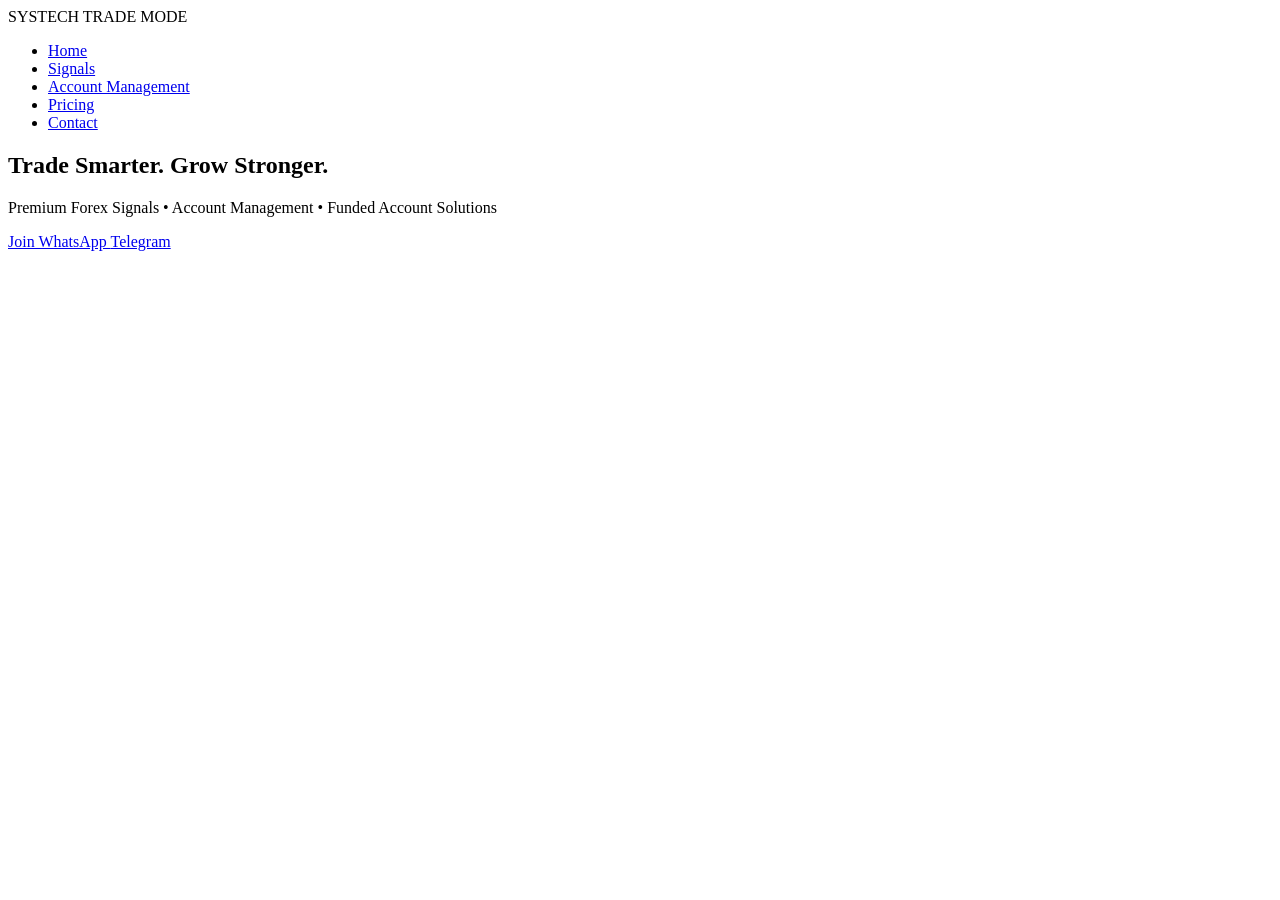
==== index.html @ 16905194 "Add initial HTML structure for SYSTECH TRADE MODE" ====
<!DOCTYPE html>
<html lang="en">
<head>
    <meta charset="UTF-8">
    <meta name="viewport" content="width=device-width, initial-scale=1.0">
    <title>SYSTECH TRADE MODE</title>

    <link rel="stylesheet" href="style.css">

    <link href="https://fonts.googleapis.com/css2?family=Poppins:wght@300;400;600;700&display=swap" rel="stylesheet">
</head>

<body>

<header>

<nav>

<div class="logo">
SYSTECH TRADE MODE
</div>

<ul>

<li><a href="#">Home</a></li>
<li><a href="#">Signals</a></li>
<li><a href="#">Account Management</a></li>
<li><a href="#">Pricing</a></li>
<li><a href="#">Contact</a></li>

</ul>

</nav>

</header>

<section class="hero">

<h1>Trade Smarter. Grow Stronger.</h1>

<p>

Premium Forex Signals • Account Management • Funded Account Solutions

</p>

<div class="buttons">

<a href="https://wa.me/923200223722" class="btn">
Join WhatsApp
</a>

<a href="https://t.me/waqarmughal007" class="btn2">
Telegram
</a>

</div>

</section>

<script src="script.js"></script>

</body>
</html>
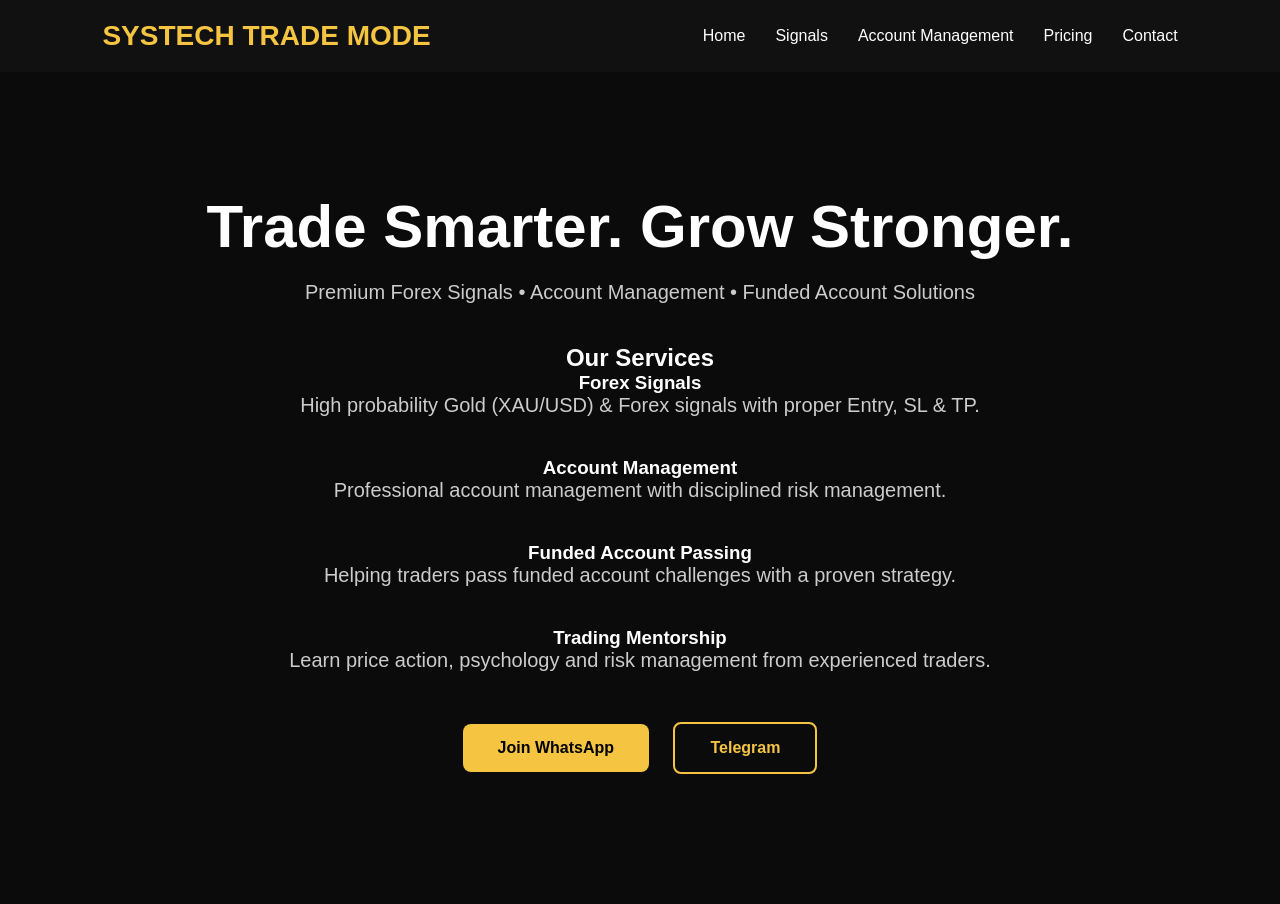
==== commit d6ecc176: "Add services section with multiple service cards" ====
--- a/index.html
+++ b/index.html
@@ -44,6 +44,44 @@
 
 </p>
 
+<section class="services">
+
+<h2>Our Services</h2>
+
+<div class="service-container">
+
+<div class="card">
+<h3>Forex Signals</h3>
+<p>
+High probability Gold (XAU/USD) & Forex signals with proper Entry, SL & TP.
+</p>
+</div>
+
+<div class="card">
+<h3>Account Management</h3>
+<p>
+Professional account management with disciplined risk management.
+</p>
+</div>
+
+<div class="card">
+<h3>Funded Account Passing</h3>
+<p>
+Helping traders pass funded account challenges with a proven strategy.
+</p>
+</div>
+
+<div class="card">
+<h3>Trading Mentorship</h3>
+<p>
+Learn price action, psychology and risk management from experienced traders.
+</p>
+</div>
+
+</div>
+
+</section>
+    
 <div class="buttons">
 
 <a href="https://wa.me/923200223722" class="btn">
--- a/style.css
+++ b/style.css
@@ -0,0 +1,121 @@
+*{
+    margin:0;
+    padding:0;
+    box-sizing:border-box;
+    font-family:'Poppins',sans-serif;
+}
+
+body{
+    background:#0b0b0b;
+    color:white;
+}
+
+header{
+    width:100%;
+    background:#111;
+    padding:20px 8%;
+    position:sticky;
+    top:0;
+}
+
+nav{
+    display:flex;
+    justify-content:space-between;
+    align-items:center;
+}
+
+.logo{
+    color:#f5c542;
+    font-size:28px;
+    font-weight:700;
+}
+
+nav ul{
+    list-style:none;
+    display:flex;
+}
+
+nav ul li{
+    margin-left:30px;
+}
+
+nav ul li a{
+    color:white;
+    text-decoration:none;
+    transition:.3s;
+}
+
+nav ul li a:hover{
+    color:#f5c542;
+}
+
+.hero{
+    text-align:center;
+    padding:120px 20px;
+}
+
+.hero h1{
+    font-size:60px;
+    margin-bottom:20px;
+}
+
+.hero p{
+    color:#ccc;
+    font-size:20px;
+    margin-bottom:40px;
+}
+
+.btn,
+.btn2{
+    display:inline-block;
+    padding:15px 35px;
+    border-radius:8px;
+    text-decoration:none;
+    margin:10px;
+    font-weight:600;
+}
+
+.btn{
+    background:#f5c542;
+    color:black;
+}
+
+.btn:hover{
+    background:#ffd95f;
+}
+
+.btn2{
+    border:2px solid #f5c542;
+    color:#f5c542;
+}
+
+.btn2:hover{
+    background:#f5c542;
+    color:black;
+}
+
+@media(max-width:768px){
+
+nav{
+flex-direction:column;
+}
+
+nav ul{
+margin-top:20px;
+flex-direction:column;
+text-align:center;
+}
+
+nav ul li{
+margin:10px 0;
+}
+
+.hero h1{
+font-size:38px;
+}
+
+.hero p{
+font-size:17px;
+}
+
+}
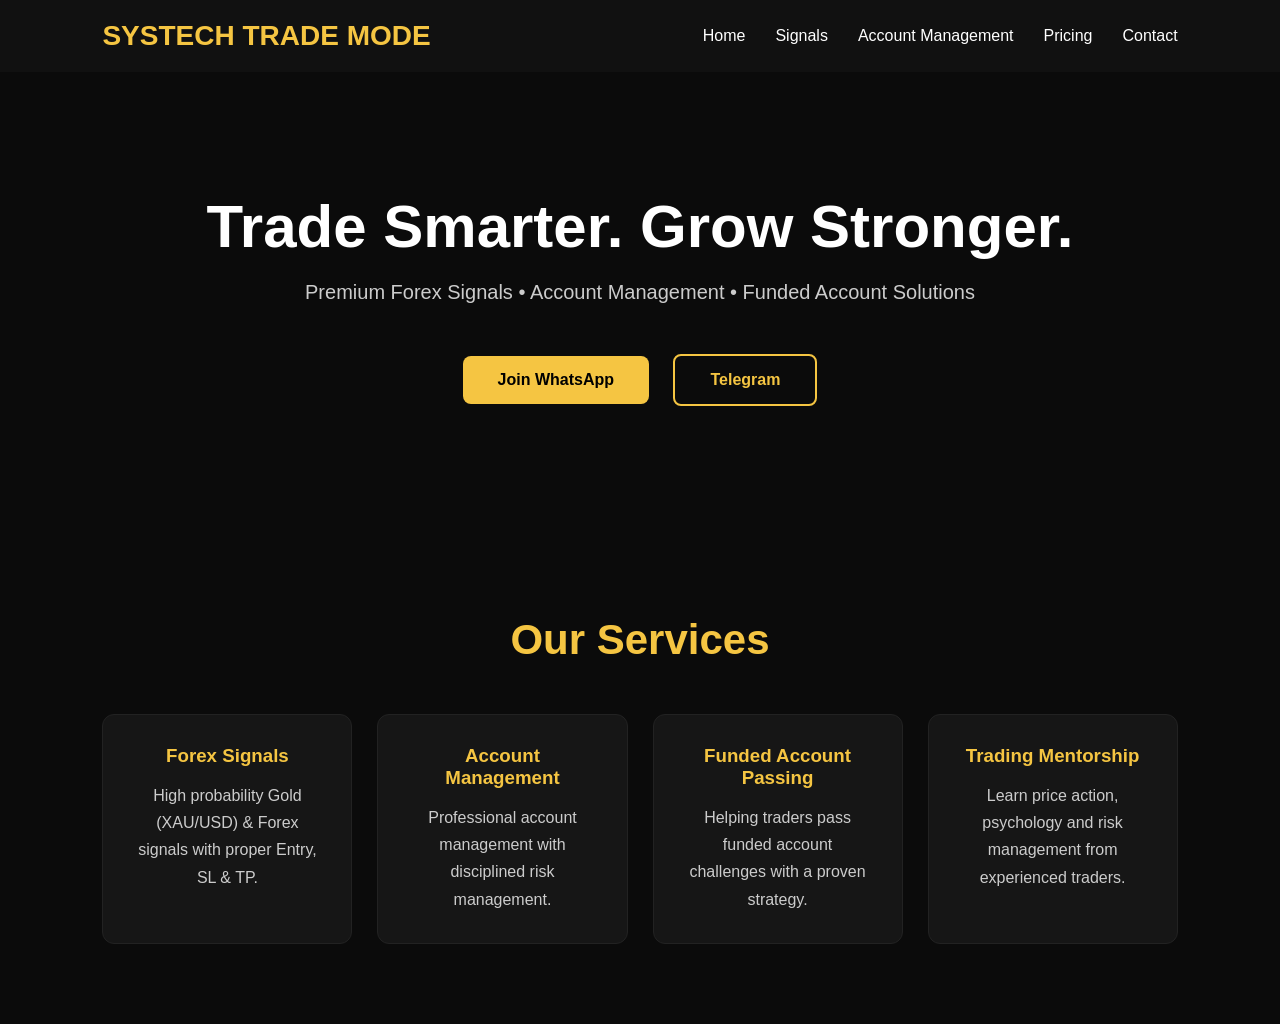
==== commit dc427a61: "Add WhatsApp and Telegram buttons to hero section Added buttons for WhatsApp and Telegram in the her" ====
--- a/index.html
+++ b/index.html
@@ -34,15 +34,31 @@
 
 </header>
 
+<!-- HERO SECTION -->
+
 <section class="hero">
 
 <h1>Trade Smarter. Grow Stronger.</h1>
 
 <p>
+Premium Forex Signals • Account Management • Funded Account Solutions
+</p>
 
-Premium Forex Signals • Account Management • Funded Account Solutions
+<div class="buttons">
 
-</p>
+<a href="https://wa.me/923200223722" class="btn">
+Join WhatsApp
+</a>
+
+<a href="https://t.me/waqarmughal007" class="btn2">
+Telegram
+</a>
+
+</div>
+
+</section>
+
+<!-- SERVICES SECTION -->
 
 <section class="services">
 
@@ -81,20 +97,6 @@
 </div>
 
 </section>
-    
-<div class="buttons">
-
-<a href="https://wa.me/923200223722" class="btn">
-Join WhatsApp
-</a>
-
-<a href="https://t.me/waqarmughal007" class="btn2">
-Telegram
-</a>
-
-</div>
-
-</section>
 
 <script src="script.js"></script>
 
--- a/style.css
+++ b/style.css
@@ -119,3 +119,84 @@
 }
 
 }
+
+.services{
+padding:80px 8%;
+text-align:center;
+}
+
+.services h2{
+font-size:42px;
+margin-bottom:50px;
+color:#f5c542;
+}
+
+.service-container{
+display:grid;
+grid-template-columns:repeat(auto-fit,minmax(250px,1fr));
+gap:25px;
+}
+
+.card{
+background:#161616;
+padding:30px;
+border-radius:12px;
+transition:.3s;
+border:1px solid #222;
+}
+
+.card:hover{
+transform:translateY(-8px);
+border-color:#f5c542;
+box-shadow:0 0 25px rgba(245,197,66,.25);
+}
+
+.card h3{
+margin-bottom:15px;
+color:#f5c542;
+}
+
+.card p{
+color:#ccc;
+line-height:1.7;
+}
+
+.stats{
+padding:80px 8%;
+background:#101010;
+text-align:center;
+}
+
+.stats h2{
+font-size:40px;
+color:#f5c542;
+margin-bottom:40px;
+}
+
+.stats-container{
+display:grid;
+grid-template-columns:repeat(auto-fit,minmax(220px,1fr));
+gap:25px;
+}
+
+.stat-box{
+background:#1a1a1a;
+padding:35px;
+border-radius:12px;
+transition:.3s;
+}
+
+.stat-box:hover{
+transform:translateY(-8px);
+box-shadow:0 0 20px rgba(245,197,66,.25);
+}
+
+.stat-box h3{
+font-size:40px;
+color:#f5c542;
+margin-bottom:10px;
+}
+
+.stat-box p{
+color:#ccc;
+}
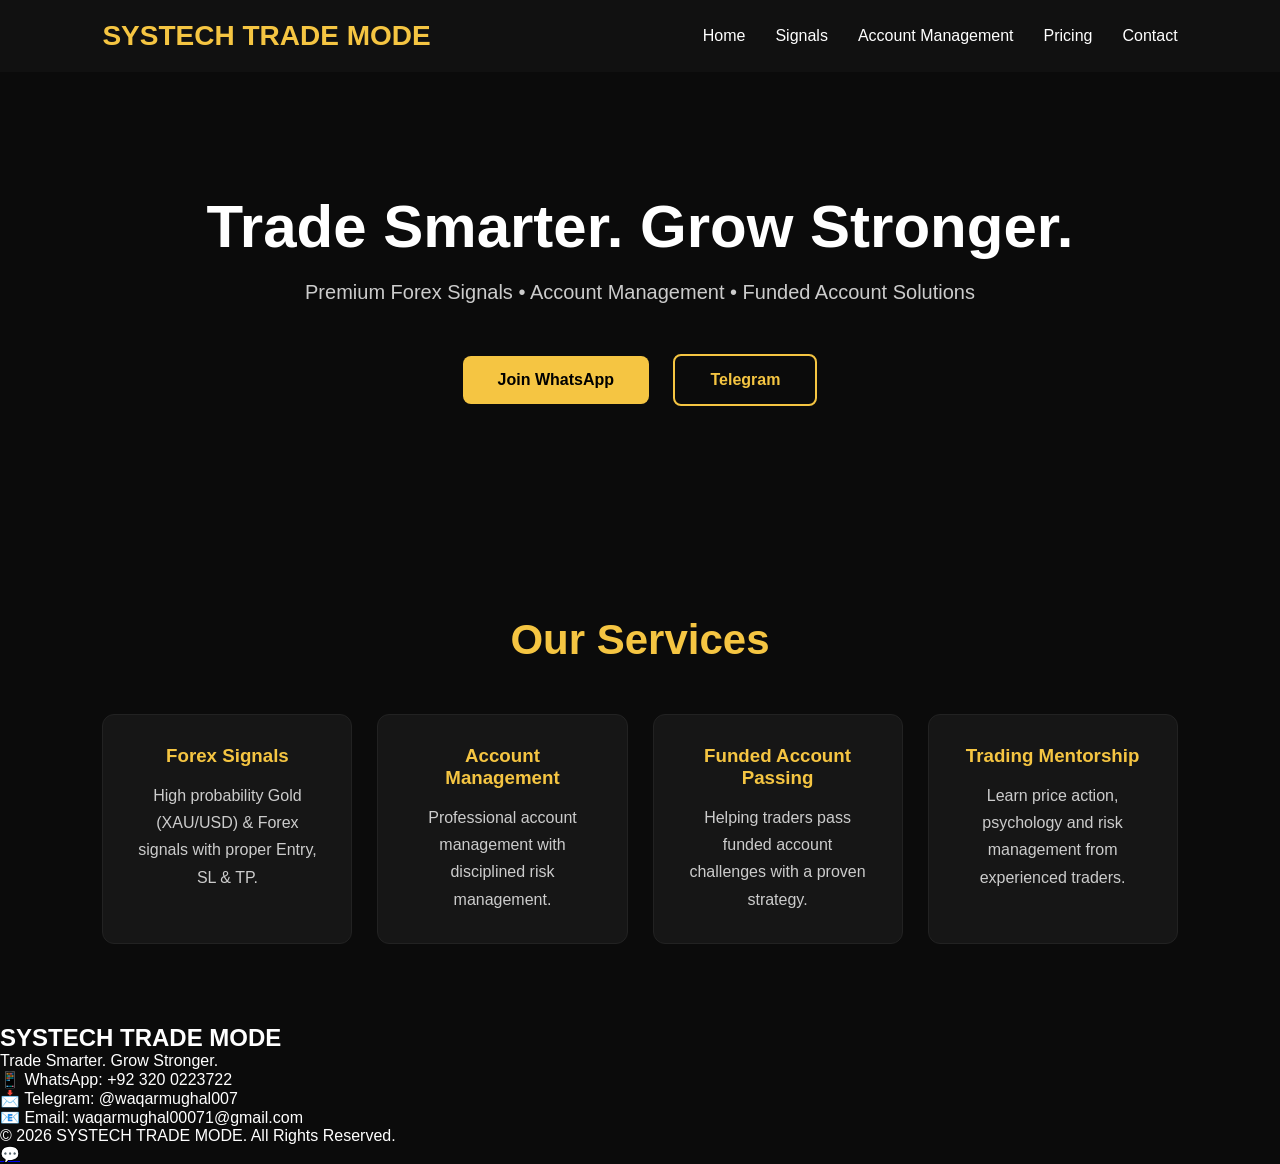
==== commit 5bbe5323: "Add footer with contact details and copyright Added footer with contact information and copyright no" ====
--- a/index.html
+++ b/index.html
@@ -98,6 +98,34 @@
 
 </section>
 
+<footer>
+
+<h2>SYSTECH TRADE MODE</h2>
+
+<p>
+Trade Smarter. Grow Stronger.
+</p>
+
+<div class="contact">
+
+<p>📱 WhatsApp: +92 320 0223722</p>
+
+<p>📩 Telegram: @waqarmughal007</p>
+
+<p>📧 Email: waqarmughal00071@gmail.com</p>
+
+</div>
+
+<p class="copyright">
+© 2026 SYSTECH TRADE MODE. All Rights Reserved.
+</p>
+
+</footer>
+
+<a href="https://wa.me/923200223722" class="whatsapp">
+💬
+</a>
+    
 <script src="script.js"></script>
 
 </body>
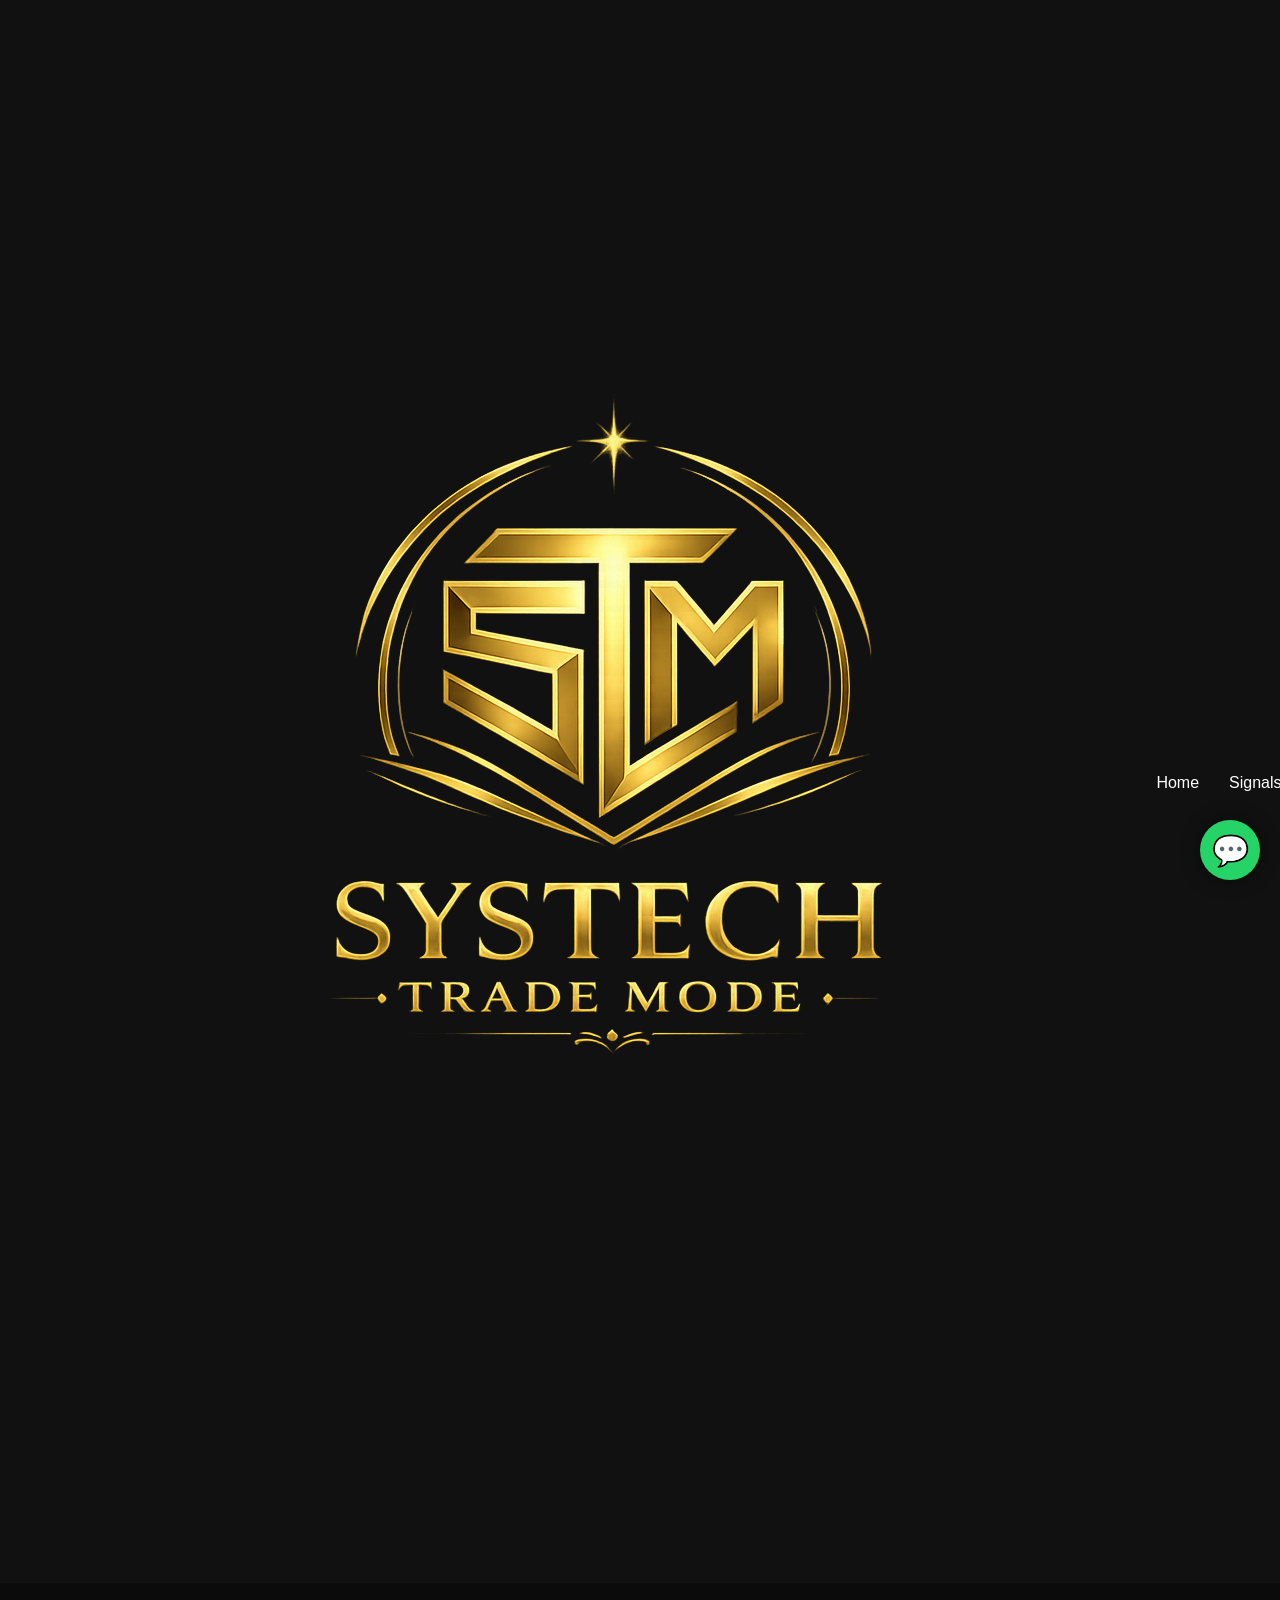
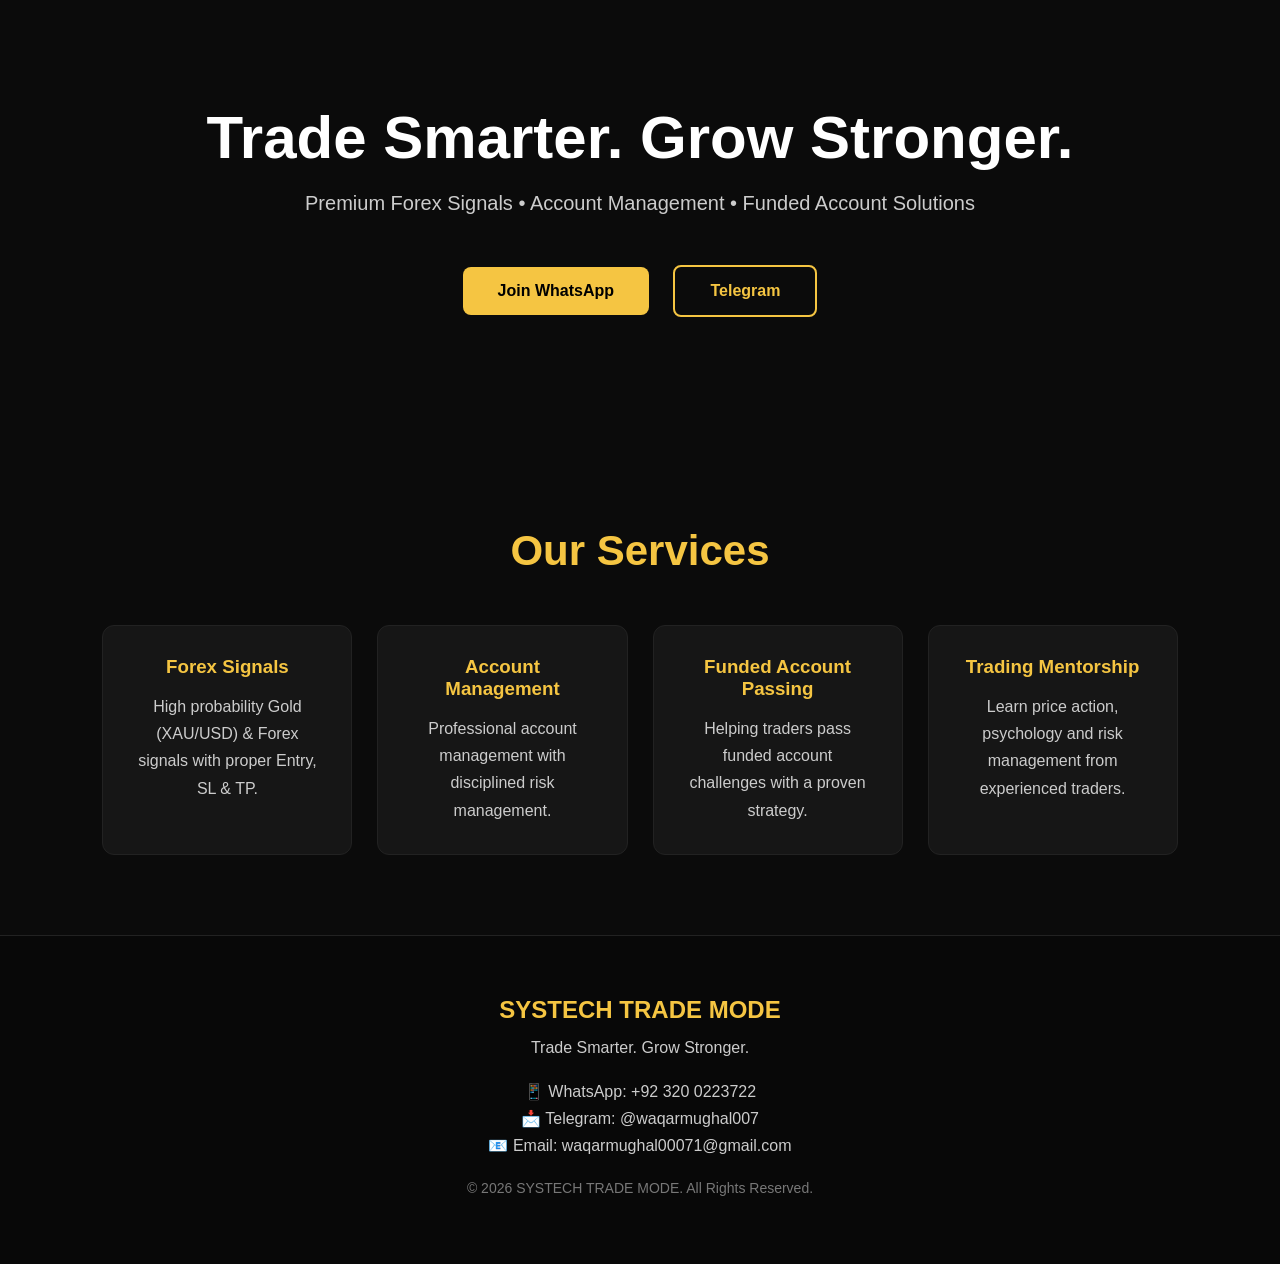
==== commit 06a61587: "Update index.html" ====
--- a/index.html
+++ b/index.html
@@ -17,7 +17,7 @@
 <nav>
 
 <div class="logo">
-SYSTECH TRADE MODE
+    <img src="logo.png" alt="SYSTECH TRADE MODE Logo">
 </div>
 
 <ul>
--- a/style.css
+++ b/style.css
@@ -197,6 +197,57 @@
 margin-bottom:10px;
 }
 
+footer{
+background:#080808;
+padding:60px 20px;
+text-align:center;
+border-top:1px solid #222;
+}
+
+footer h2{
+color:#f5c542;
+margin-bottom:15px;
+}
+
+footer p{
+color:#ccc;
+margin:8px 0;
+}
+
+.contact{
+margin:25px 0;
+}
+
+.copyright{
+margin-top:25px;
+font-size:14px;
+color:#777;
+}
+
+.whatsapp{
+position:fixed;
+bottom:20px;
+right:20px;
+width:60px;
+height:60px;
+background:#25D366;
+color:white;
+border-radius:50%;
+display:flex;
+align-items:center;
+justify-content:center;
+font-size:30px;
+text-decoration:none;
+box-shadow:0 0 20px rgba(0,0,0,.4);
+transition:.3s;
+}
+
+.whatsapp:hover{
+transform:scale(1.1);
+}
+
 .stat-box p{
 color:#ccc;
 }
+
+
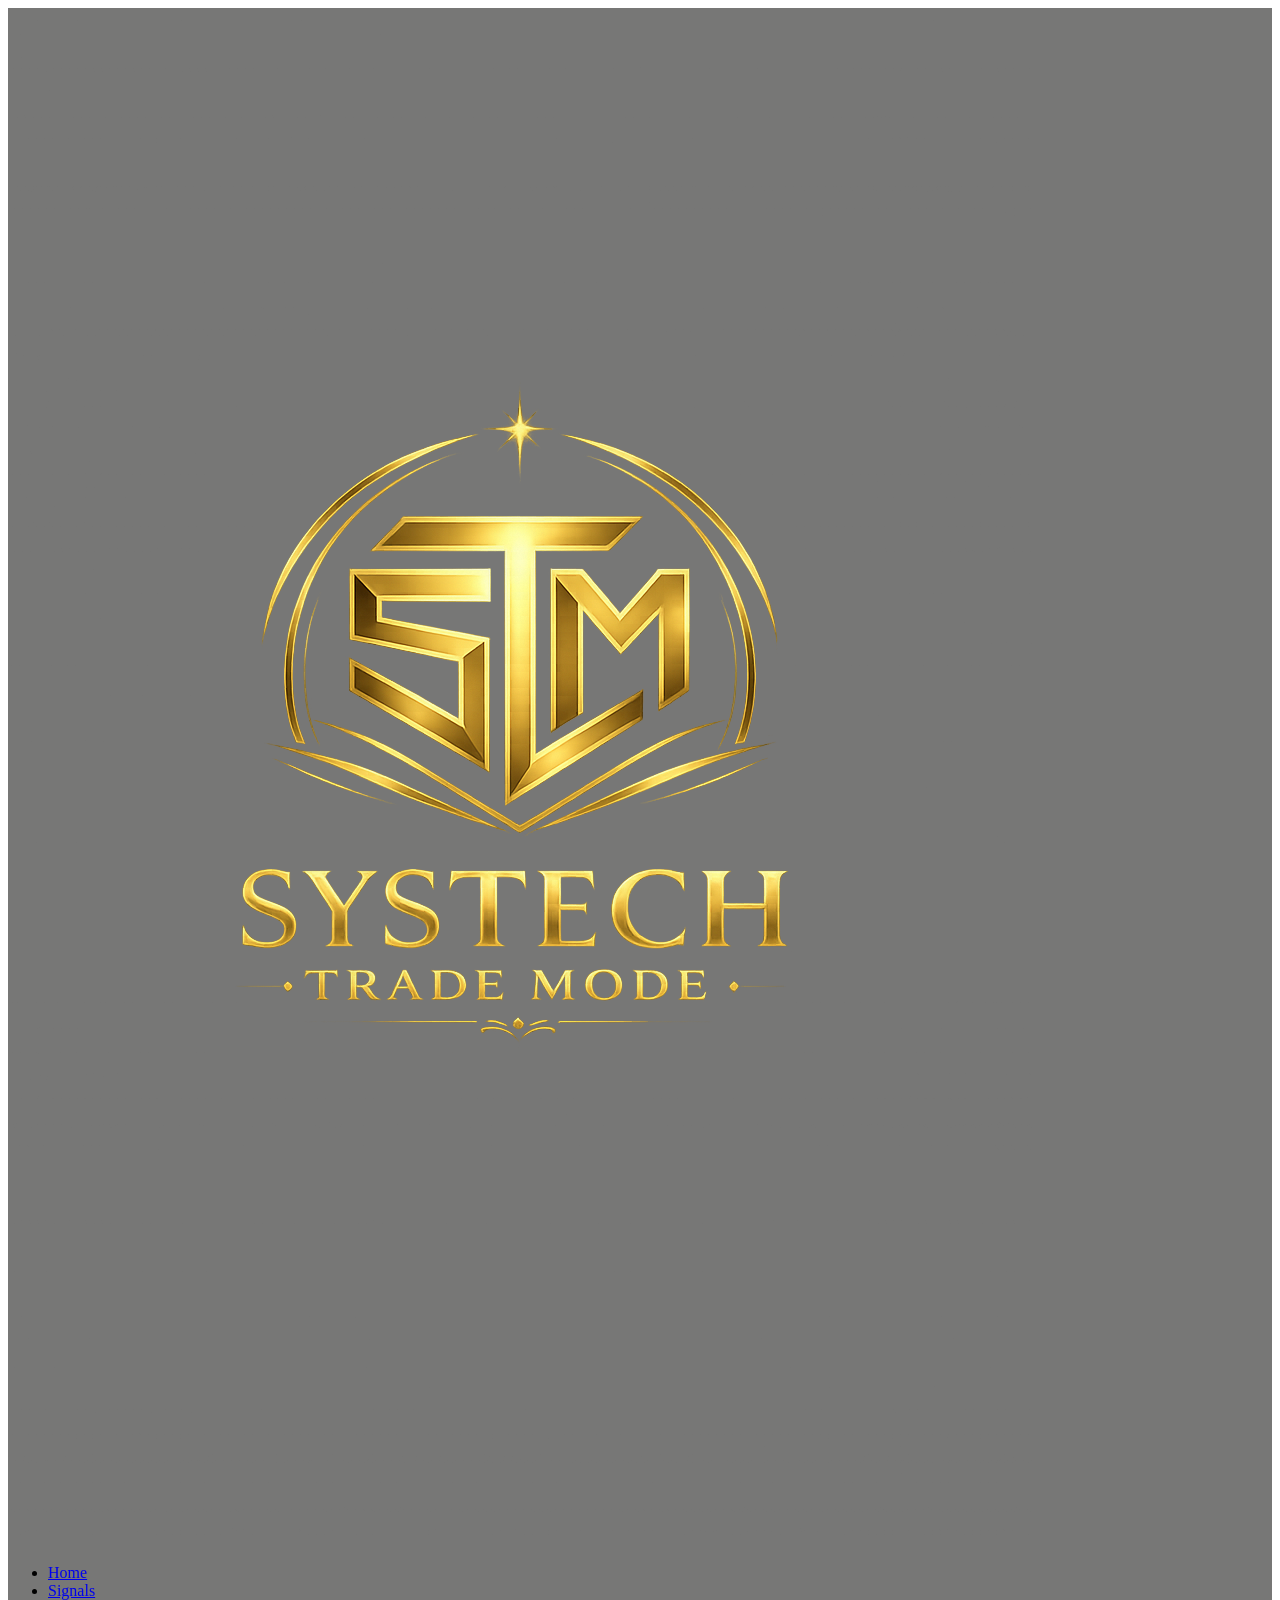
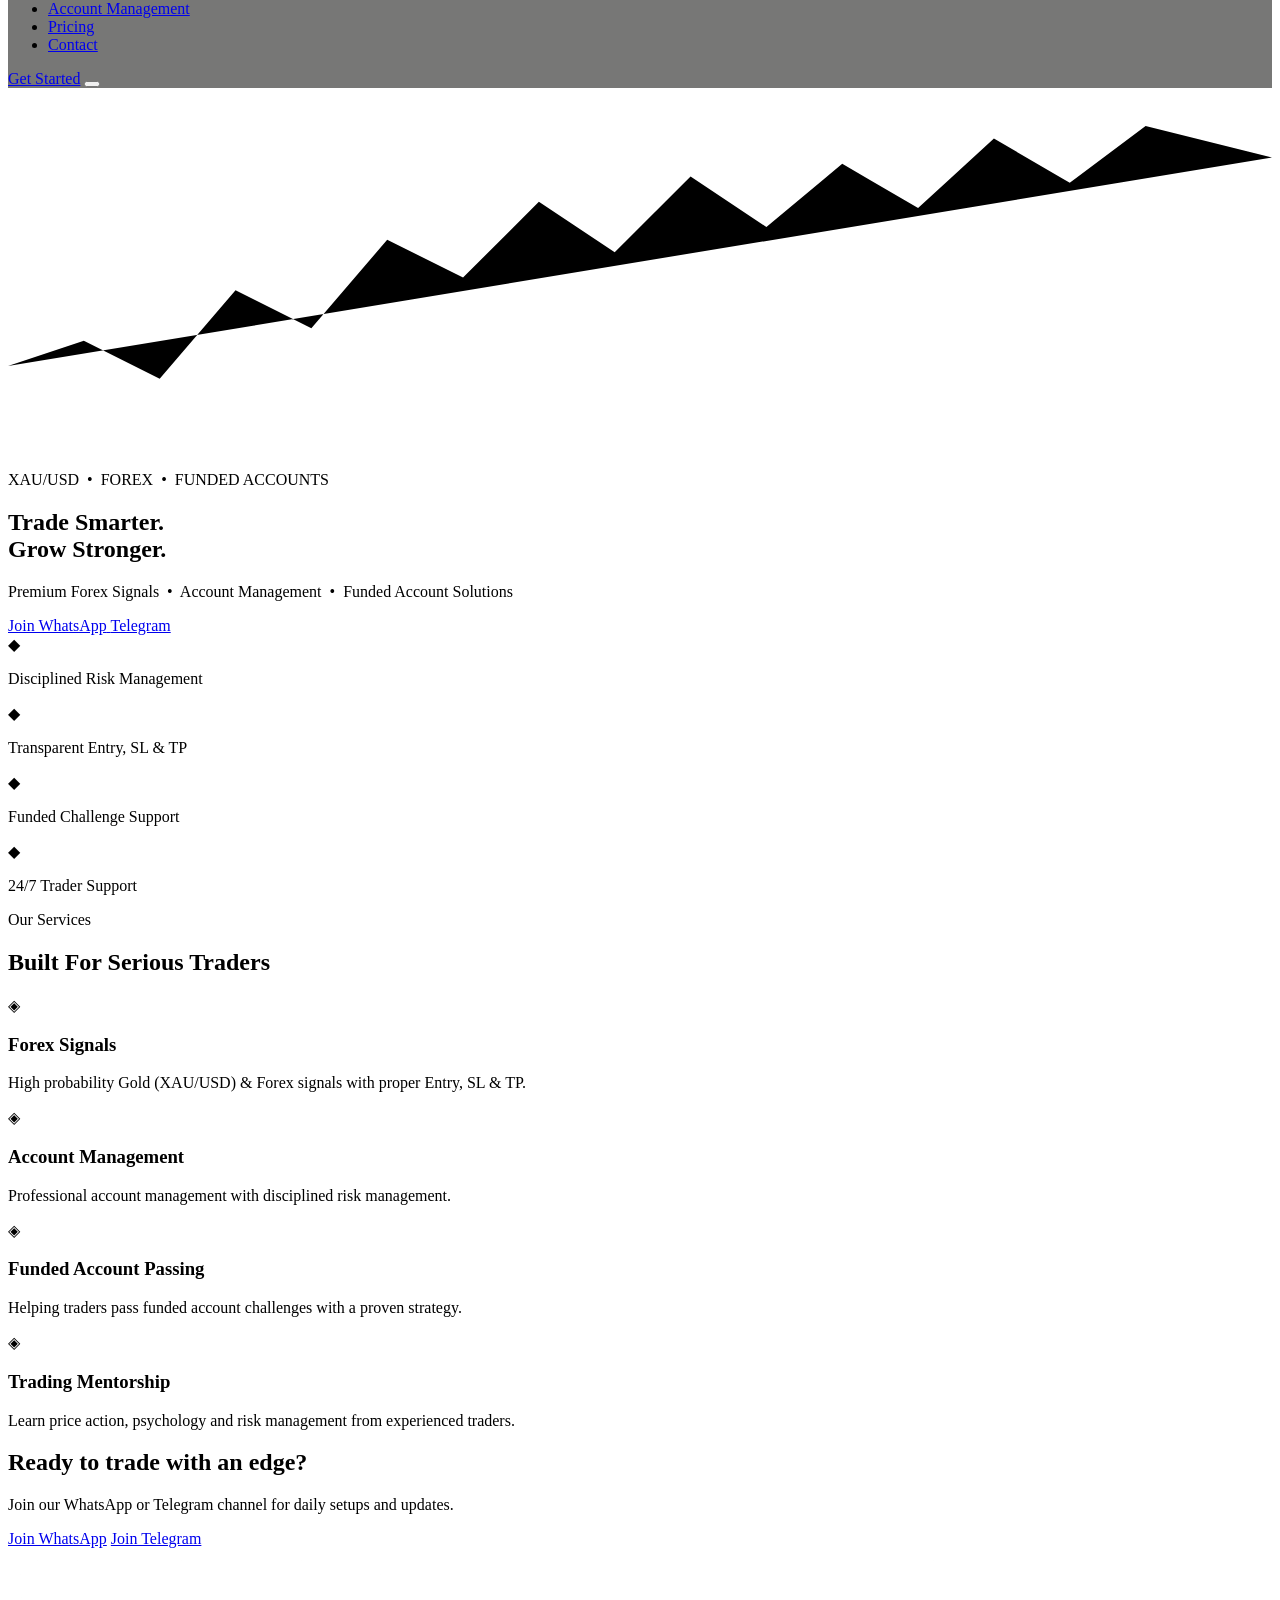
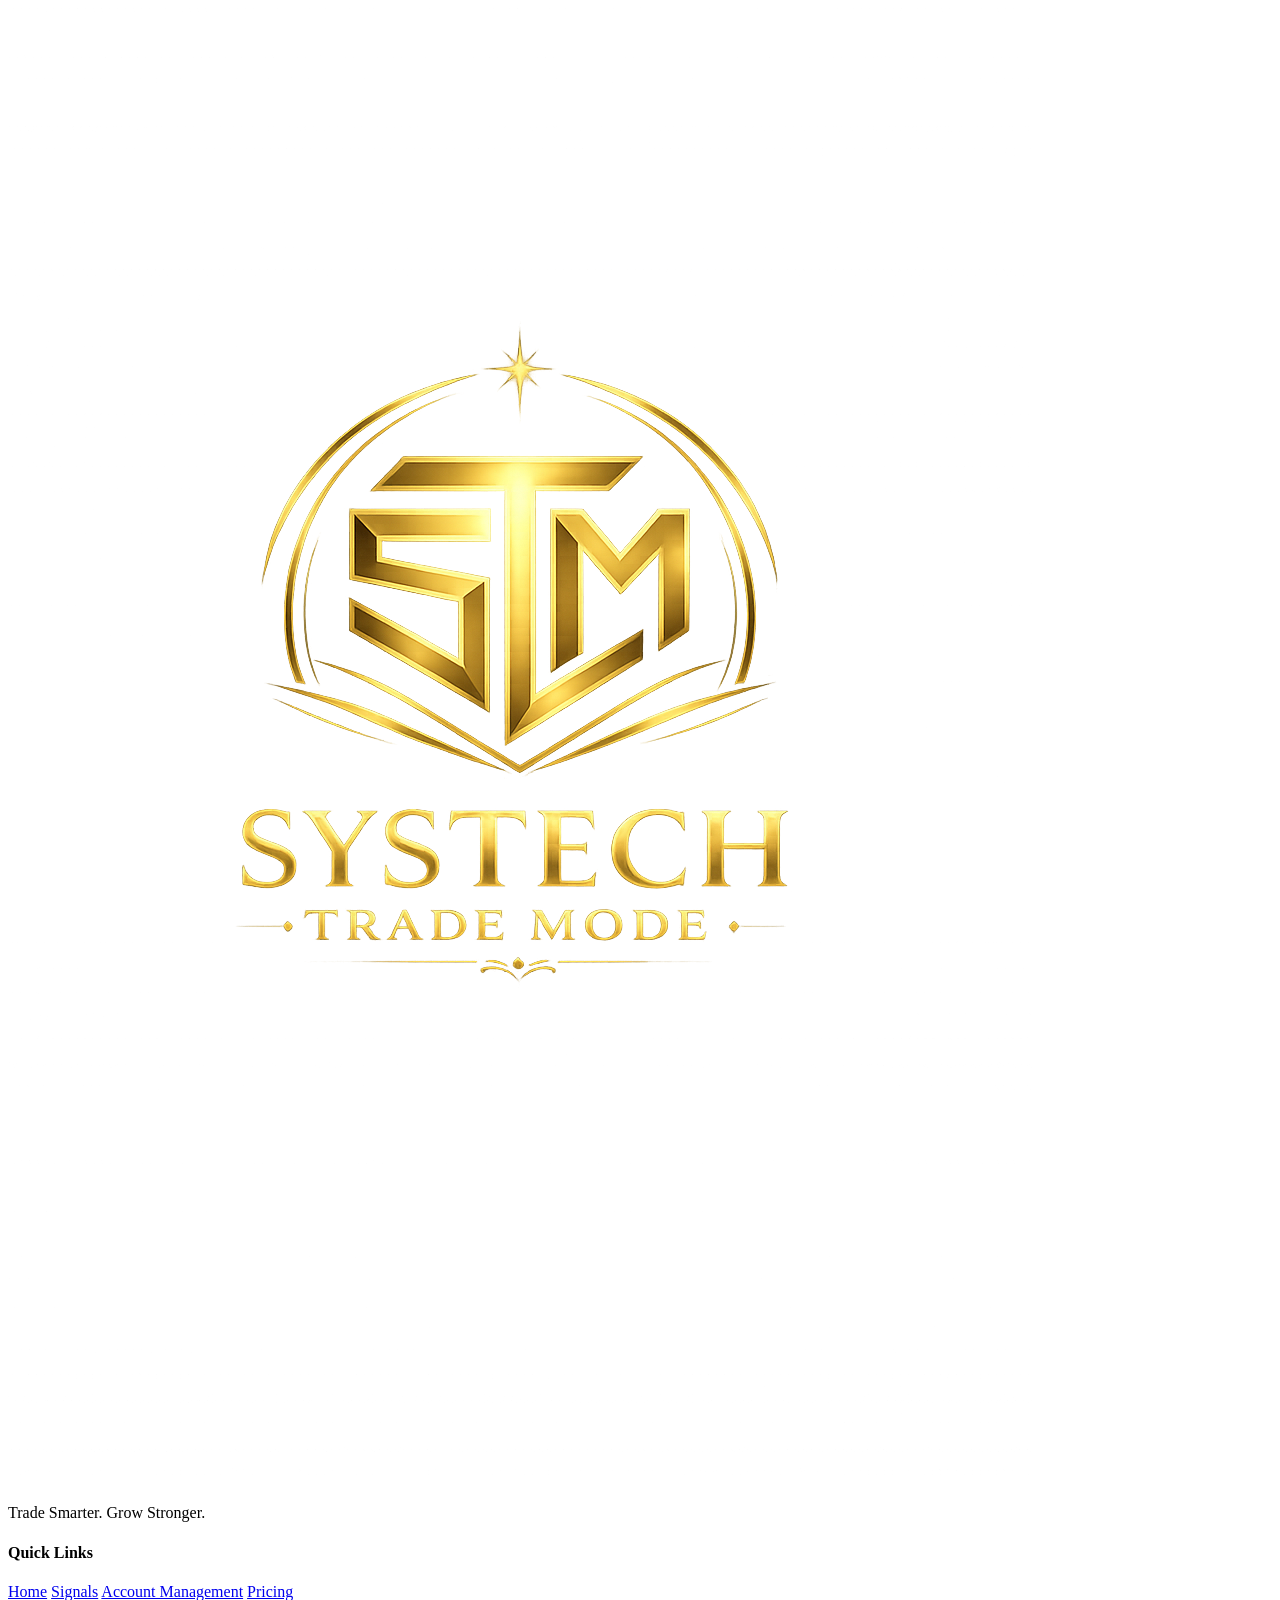
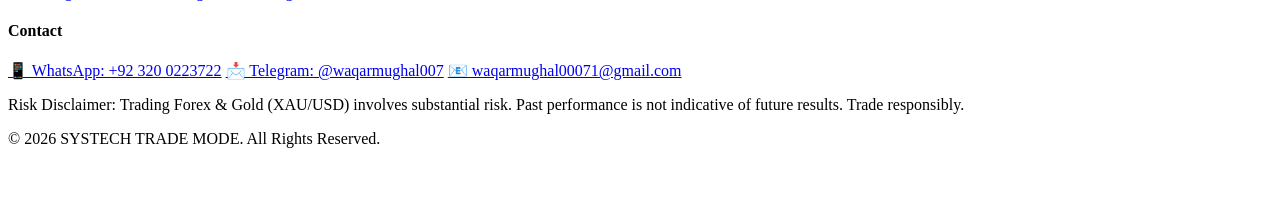
==== commit 161d1ee6: "Rename index-1.html to index.html" ====
--- a/index.html
+++ b/index.html
@@ -1,131 +1,180 @@
 <!DOCTYPE html>
 <html lang="en">
 <head>
-    <meta charset="UTF-8">
-    <meta name="viewport" content="width=device-width, initial-scale=1.0">
-    <title>SYSTECH TRADE MODE</title>
+<meta charset="UTF-8">
+<meta name="viewport" content="width=device-width, initial-scale=1.0">
+<title>SYSTECH TRADE MODE | Premium Forex & Gold Signals</title>
+<meta name="description" content="Premium Forex Signals, Account Management & Funded Account Solutions by Systech Trade Mode.">
 
-    <link rel="stylesheet" href="style.css">
+<link rel="preconnect" href="https://fonts.googleapis.com">
+<link rel="preconnect" href="https://fonts.gstatic.com" crossorigin>
+<link href="https://fonts.googleapis.com/css2?family=Cormorant+Garamond:wght@500;600;700&family=Inter:wght@400;500;600;700&family=JetBrains+Mono:wght@500&display=swap" rel="stylesheet">
 
-    <link href="https://fonts.googleapis.com/css2?family=Poppins:wght@300;400;600;700&display=swap" rel="stylesheet">
+<link rel="stylesheet" href="style.css">
 </head>
-
 <body>
 
-<header>
+<!-- HEADER -->
+<header id="siteHeader">
+  <nav>
+    <div class="logo">
+      <img src="logo.png" alt="SYSTECH TRADE MODE Logo">
+    </div>
 
-<nav>
+    <ul id="navLinks">
+      <li><a href="#home">Home</a></li>
+      <li><a href="#signals">Signals</a></li>
+      <li><a href="#management">Account Management</a></li>
+      <li><a href="#pricing">Pricing</a></li>
+      <li><a href="#contact">Contact</a></li>
+    </ul>
 
-<div class="logo">
-    <img src="logo.png" alt="SYSTECH TRADE MODE Logo">
-</div>
+    <a href="https://wa.me/923200223722" class="nav-cta">Get Started</a>
 
-<ul>
-
-<li><a href="#">Home</a></li>
-<li><a href="#">Signals</a></li>
-<li><a href="#">Account Management</a></li>
-<li><a href="#">Pricing</a></li>
-<li><a href="#">Contact</a></li>
-
-</ul>
-
-</nav>
-
+    <button id="menuToggle" aria-label="Toggle menu">
+      <span></span><span></span><span></span>
+    </button>
+  </nav>
 </header>
 
 <!-- HERO SECTION -->
+<section class="hero" id="home">
 
-<section class="hero">
+  <div class="chart-bg" aria-hidden="true">
+    <svg class="chart-line" viewBox="0 0 1000 300" preserveAspectRatio="none">
+      <path class="chart-path" d="M0,220 L60,200 L120,230 L180,160 L240,190 L300,120 L360,150 L420,90 L480,130 L540,70 L600,110 L660,60 L720,95 L780,40 L840,75 L900,30 L1000,55" />
+    </svg>
+    <div class="candles" id="candles"></div>
+  </div>
 
-<h1>Trade Smarter. Grow Stronger.</h1>
+  <div class="eyebrow">XAU/USD &nbsp;•&nbsp; FOREX &nbsp;•&nbsp; FUNDED ACCOUNTS</div>
 
-<p>
-Premium Forex Signals • Account Management • Funded Account Solutions
-</p>
+  <h1>Trade Smarter.<br>Grow Stronger.</h1>
 
-<div class="buttons">
+  <p class="hero-sub">
+    Premium Forex Signals &nbsp;•&nbsp; Account Management &nbsp;•&nbsp; Funded Account Solutions
+  </p>
 
-<a href="https://wa.me/923200223722" class="btn">
-Join WhatsApp
-</a>
+  <div class="buttons">
+    <a href="https://wa.me/923200223722" class="btn">
+      <span>Join WhatsApp</span>
+    </a>
+    <a href="https://t.me/waqarmughal007" class="btn2">
+      <span>Telegram</span>
+    </a>
+  </div>
 
-<a href="https://t.me/waqarmughal007" class="btn2">
-Telegram
-</a>
+  <div class="scroll-cue" aria-hidden="true"><span></span></div>
+</section>
 
-</div>
-
+<!-- TRUST STRIP -->
+<section class="trust-strip">
+  <div class="trust-item">
+    <span class="trust-icon">◆</span>
+    <p>Disciplined Risk Management</p>
+  </div>
+  <div class="trust-item">
+    <span class="trust-icon">◆</span>
+    <p>Transparent Entry, SL &amp; TP</p>
+  </div>
+  <div class="trust-item">
+    <span class="trust-icon">◆</span>
+    <p>Funded Challenge Support</p>
+  </div>
+  <div class="trust-item">
+    <span class="trust-icon">◆</span>
+    <p>24/7 Trader Support</p>
+  </div>
 </section>
 
 <!-- SERVICES SECTION -->
+<section class="services" id="signals">
 
-<section class="services">
+  <span class="section-eyebrow">Our Services</span>
+  <h2>Built For Serious Traders</h2>
 
-<h2>Our Services</h2>
+  <div class="service-container">
 
-<div class="service-container">
+    <div class="card">
+      <div class="card-icon">◈</div>
+      <h3>Forex Signals</h3>
+      <p>High probability Gold (XAU/USD) &amp; Forex signals with proper Entry, SL &amp; TP.</p>
+    </div>
 
-<div class="card">
-<h3>Forex Signals</h3>
-<p>
-High probability Gold (XAU/USD) & Forex signals with proper Entry, SL & TP.
-</p>
-</div>
+    <div class="card" id="management">
+      <div class="card-icon">◈</div>
+      <h3>Account Management</h3>
+      <p>Professional account management with disciplined risk management.</p>
+    </div>
 
-<div class="card">
-<h3>Account Management</h3>
-<p>
-Professional account management with disciplined risk management.
-</p>
-</div>
+    <div class="card">
+      <div class="card-icon">◈</div>
+      <h3>Funded Account Passing</h3>
+      <p>Helping traders pass funded account challenges with a proven strategy.</p>
+    </div>
 
-<div class="card">
-<h3>Funded Account Passing</h3>
-<p>
-Helping traders pass funded account challenges with a proven strategy.
-</p>
-</div>
+    <div class="card">
+      <div class="card-icon">◈</div>
+      <h3>Trading Mentorship</h3>
+      <p>Learn price action, psychology and risk management from experienced traders.</p>
+    </div>
 
-<div class="card">
-<h3>Trading Mentorship</h3>
-<p>
-Learn price action, psychology and risk management from experienced traders.
-</p>
-</div>
-
-</div>
-
+  </div>
 </section>
 
-<footer>
+<!-- CTA BAND -->
+<section class="cta-band" id="pricing">
+  <h2>Ready to trade with an edge?</h2>
+  <p>Join our WhatsApp or Telegram channel for daily setups and updates.</p>
+  <div class="buttons">
+    <a href="https://wa.me/923200223722" class="btn">Join WhatsApp</a>
+    <a href="https://t.me/waqarmughal007" class="btn2">Join Telegram</a>
+  </div>
+</section>
 
-<h2>SYSTECH TRADE MODE</h2>
+<!-- FOOTER -->
+<footer id="contact">
 
-<p>
-Trade Smarter. Grow Stronger.
-</p>
+  <div class="footer-grid">
 
-<div class="contact">
+    <div class="footer-brand">
+      <img src="logo.png" alt="SYSTECH TRADE MODE" class="footer-logo">
+      <p>Trade Smarter. Grow Stronger.</p>
+    </div>
 
-<p>📱 WhatsApp: +92 320 0223722</p>
+    <div class="footer-col">
+      <h4>Quick Links</h4>
+      <a href="#home">Home</a>
+      <a href="#signals">Signals</a>
+      <a href="#management">Account Management</a>
+      <a href="#pricing">Pricing</a>
+    </div>
 
-<p>📩 Telegram: @waqarmughal007</p>
+    <div class="footer-col">
+      <h4>Contact</h4>
+      <a href="https://wa.me/923200223722">📱 WhatsApp: +92 320 0223722</a>
+      <a href="https://t.me/waqarmughal007">📩 Telegram: @waqarmughal007</a>
+      <a href="mailto:waqarmughal00071@gmail.com">📧 waqarmughal00071@gmail.com</a>
+    </div>
 
-<p>📧 Email: waqarmughal00071@gmail.com</p>
+  </div>
 
-</div>
+  <p class="disclaimer">
+    Risk Disclaimer: Trading Forex &amp; Gold (XAU/USD) involves substantial risk. Past performance is not indicative of future results. Trade responsibly.
+  </p>
 
-<p class="copyright">
-© 2026 SYSTECH TRADE MODE. All Rights Reserved.
-</p>
+  <p class="copyright">© 2026 SYSTECH TRADE MODE. All Rights Reserved.</p>
 
 </footer>
 
-<a href="https://wa.me/923200223722" class="whatsapp">
-💬
+<!-- FLOATING WHATSAPP -->
+<a href="https://wa.me/923200223722" class="whatsapp" aria-label="Chat on WhatsApp">
+  <span class="whatsapp-pulse"></span>
+  <svg viewBox="0 0 32 32" width="28" height="28">
+    <path fill="#fff" d="M16.004 3.2c-7.07 0-12.8 5.73-12.8 12.8 0 2.26.6 4.37 1.63 6.2L3.2 28.8l6.77-1.6a12.7 12.7 0 0 0 6.03 1.53h.005c7.07 0 12.8-5.73 12.8-12.8s-5.73-12.73-12.8-12.73zm0 23.36c-1.9 0-3.68-.5-5.23-1.44l-.375-.22-3.9.92.94-3.78-.24-.39a10.44 10.44 0 0 1-1.6-5.52c0-5.8 4.72-10.5 10.53-10.5 2.8 0 5.44 1.09 7.42 3.08a10.4 10.4 0 0 1 3.08 7.43c0 5.8-4.73 10.42-10.63 10.42zm5.78-7.83c-.32-.16-1.87-.92-2.16-1.02-.29-.1-.5-.16-.71.16-.21.32-.82 1.02-1 1.23-.19.21-.37.24-.69.08-.32-.16-1.34-.5-2.55-1.58-.94-.84-1.58-1.87-1.76-2.19-.19-.32-.02-.49.14-.65.14-.14.32-.37.48-.55.16-.19.21-.32.32-.53.1-.21.05-.4-.03-.55-.08-.16-.71-1.7-.97-2.33-.26-.61-.52-.53-.71-.54h-.6c-.21 0-.55.08-.84.4-.29.32-1.1 1.08-1.1 2.63s1.13 3.05 1.29 3.26c.16.21 2.22 3.39 5.38 4.75.75.32 1.34.51 1.8.66.76.24 1.44.21 1.99.13.6-.09 1.87-.76 2.14-1.5.26-.74.26-1.37.18-1.5-.08-.13-.29-.21-.6-.37z"/>
+  </svg>
 </a>
-    
+
 <script src="script.js"></script>
 
 </body>
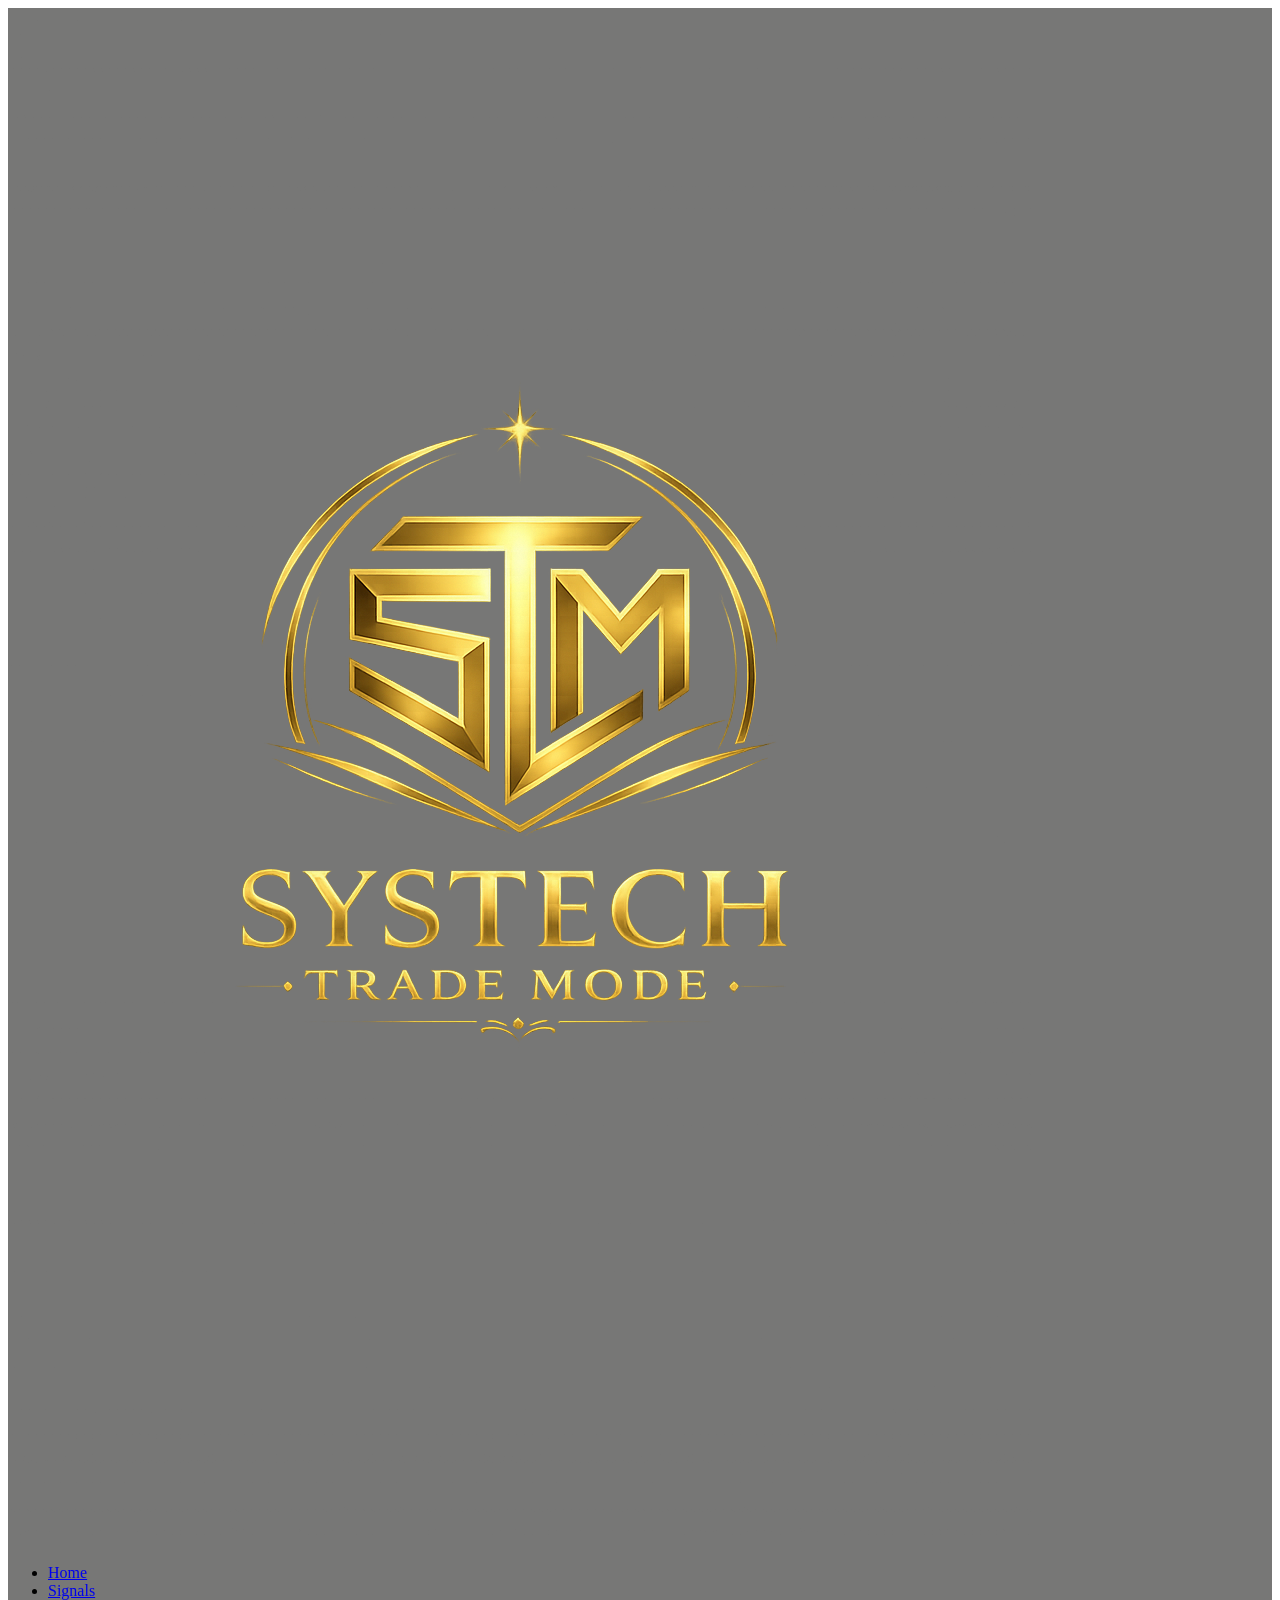
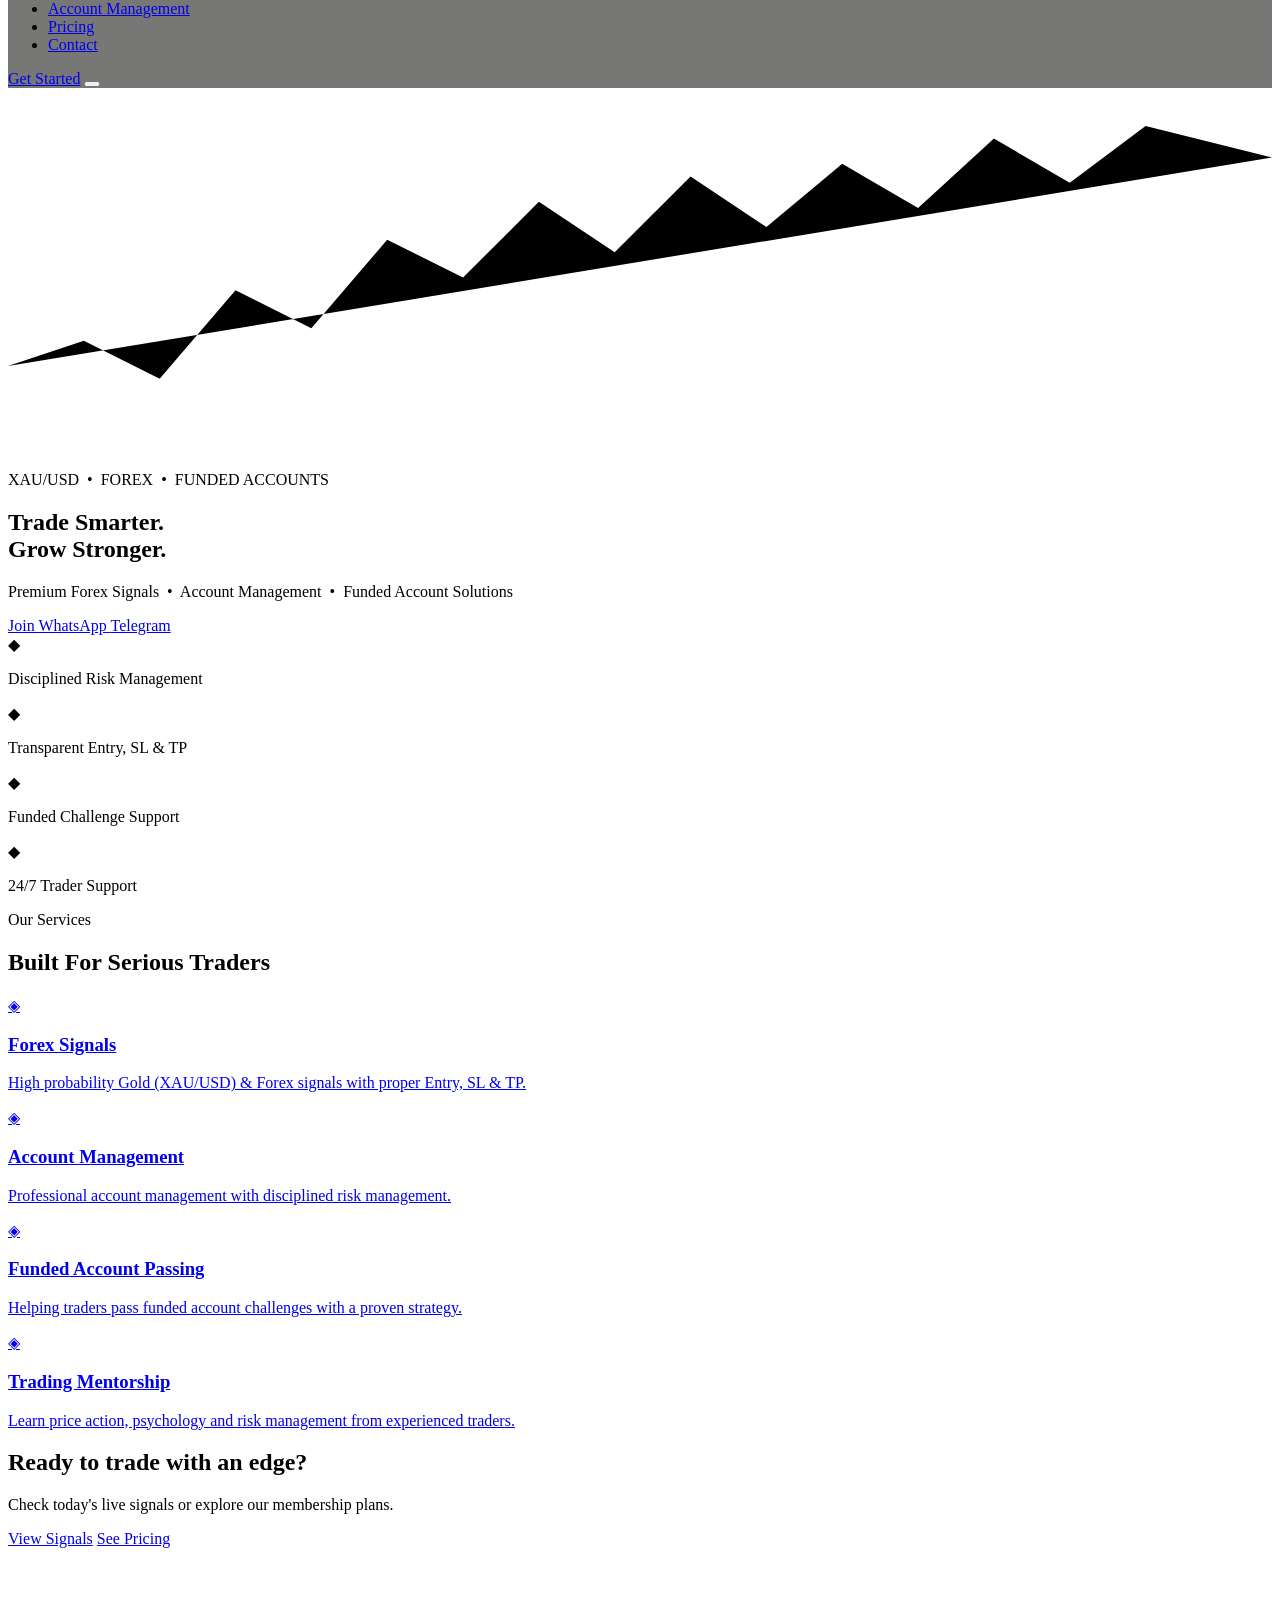
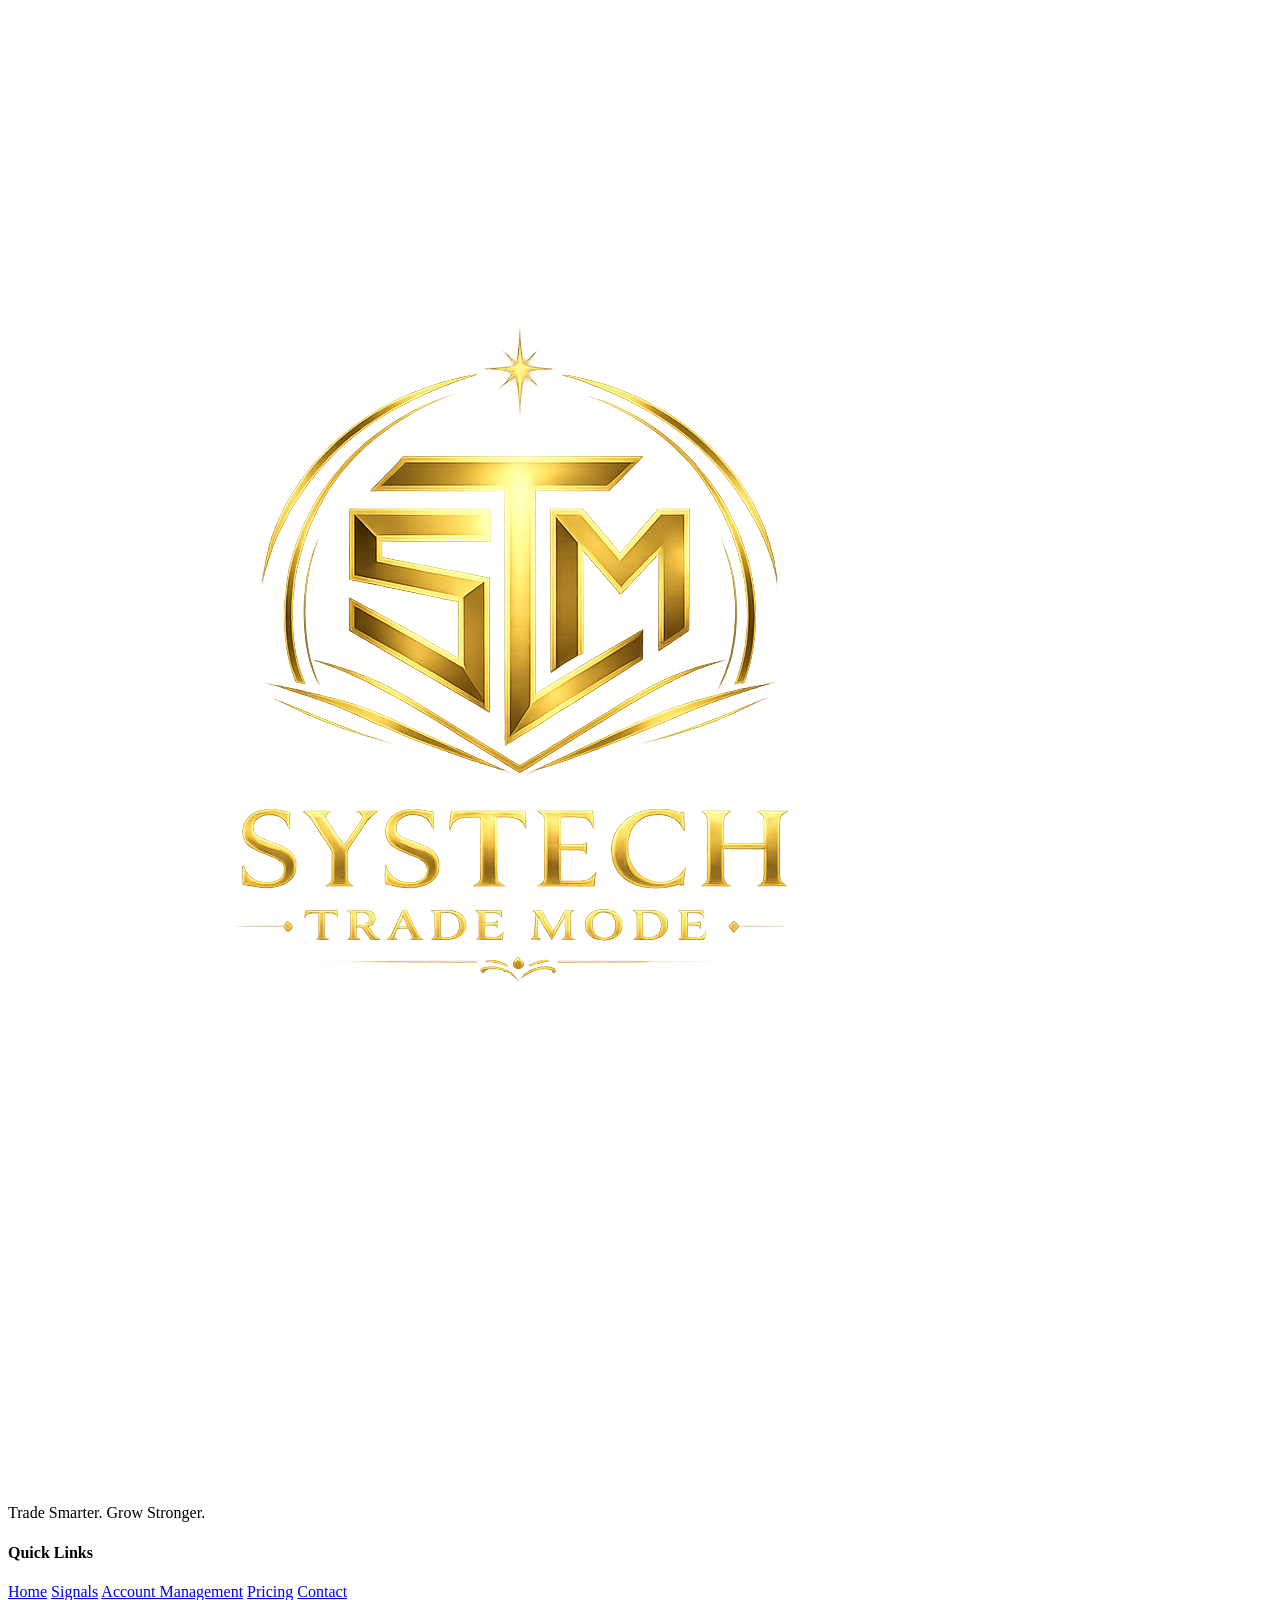
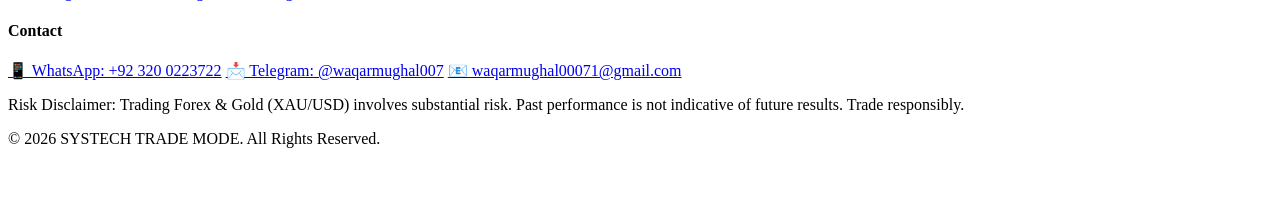
==== commit 49d1f6d0: "Rename index-2.html to index.html" ====
--- a/index.html
+++ b/index.html
@@ -22,11 +22,11 @@
     </div>
 
     <ul id="navLinks">
-      <li><a href="#home">Home</a></li>
-      <li><a href="#signals">Signals</a></li>
-      <li><a href="#management">Account Management</a></li>
-      <li><a href="#pricing">Pricing</a></li>
-      <li><a href="#contact">Contact</a></li>
+      <li><a href="index.html">Home</a></li>
+      <li><a href="signals.html">Signals</a></li>
+      <li><a href="account-management.html">Account Management</a></li>
+      <li><a href="pricing.html">Pricing</a></li>
+      <li><a href="contact.html">Contact</a></li>
     </ul>
 
     <a href="https://wa.me/923200223722" class="nav-cta">Get Started</a>
@@ -88,47 +88,47 @@
 </section>
 
 <!-- SERVICES SECTION -->
-<section class="services" id="signals">
+<section class="services" id="services">
 
   <span class="section-eyebrow">Our Services</span>
   <h2>Built For Serious Traders</h2>
 
   <div class="service-container">
 
-    <div class="card">
+    <a href="signals.html" class="card">
       <div class="card-icon">◈</div>
       <h3>Forex Signals</h3>
       <p>High probability Gold (XAU/USD) &amp; Forex signals with proper Entry, SL &amp; TP.</p>
-    </div>
+    </a>
 
-    <div class="card" id="management">
+    <a href="account-management.html" class="card">
       <div class="card-icon">◈</div>
       <h3>Account Management</h3>
       <p>Professional account management with disciplined risk management.</p>
-    </div>
+    </a>
 
-    <div class="card">
+    <a href="account-management.html" class="card">
       <div class="card-icon">◈</div>
       <h3>Funded Account Passing</h3>
       <p>Helping traders pass funded account challenges with a proven strategy.</p>
-    </div>
+    </a>
 
-    <div class="card">
+    <a href="account-management.html" class="card">
       <div class="card-icon">◈</div>
       <h3>Trading Mentorship</h3>
       <p>Learn price action, psychology and risk management from experienced traders.</p>
-    </div>
+    </a>
 
   </div>
 </section>
 
 <!-- CTA BAND -->
-<section class="cta-band" id="pricing">
+<section class="cta-band">
   <h2>Ready to trade with an edge?</h2>
-  <p>Join our WhatsApp or Telegram channel for daily setups and updates.</p>
+  <p>Check today's live signals or explore our membership plans.</p>
   <div class="buttons">
-    <a href="https://wa.me/923200223722" class="btn">Join WhatsApp</a>
-    <a href="https://t.me/waqarmughal007" class="btn2">Join Telegram</a>
+    <a href="signals.html" class="btn">View Signals</a>
+    <a href="pricing.html" class="btn2">See Pricing</a>
   </div>
 </section>
 
@@ -144,10 +144,11 @@
 
     <div class="footer-col">
       <h4>Quick Links</h4>
-      <a href="#home">Home</a>
-      <a href="#signals">Signals</a>
-      <a href="#management">Account Management</a>
-      <a href="#pricing">Pricing</a>
+      <a href="index.html">Home</a>
+      <a href="signals.html">Signals</a>
+      <a href="account-management.html">Account Management</a>
+      <a href="pricing.html">Pricing</a>
+      <a href="contact.html">Contact</a>
     </div>
 
     <div class="footer-col">
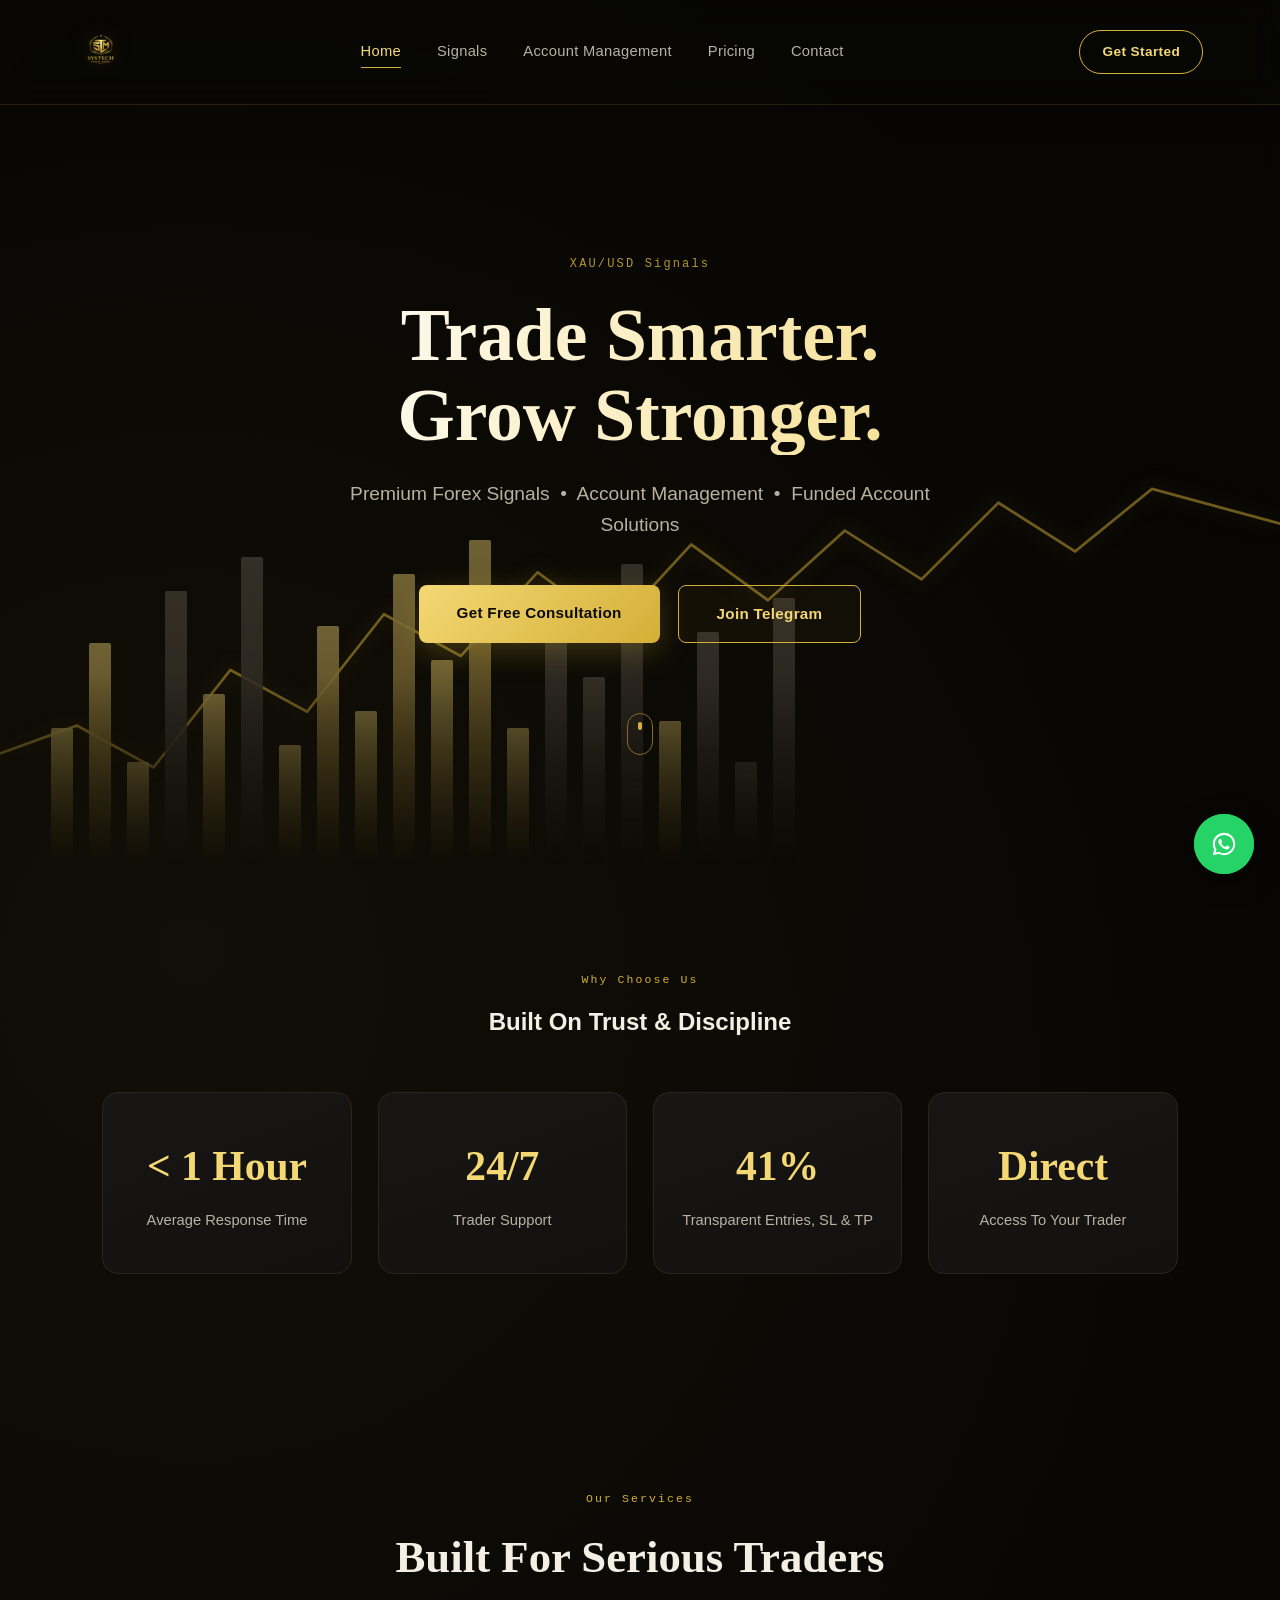
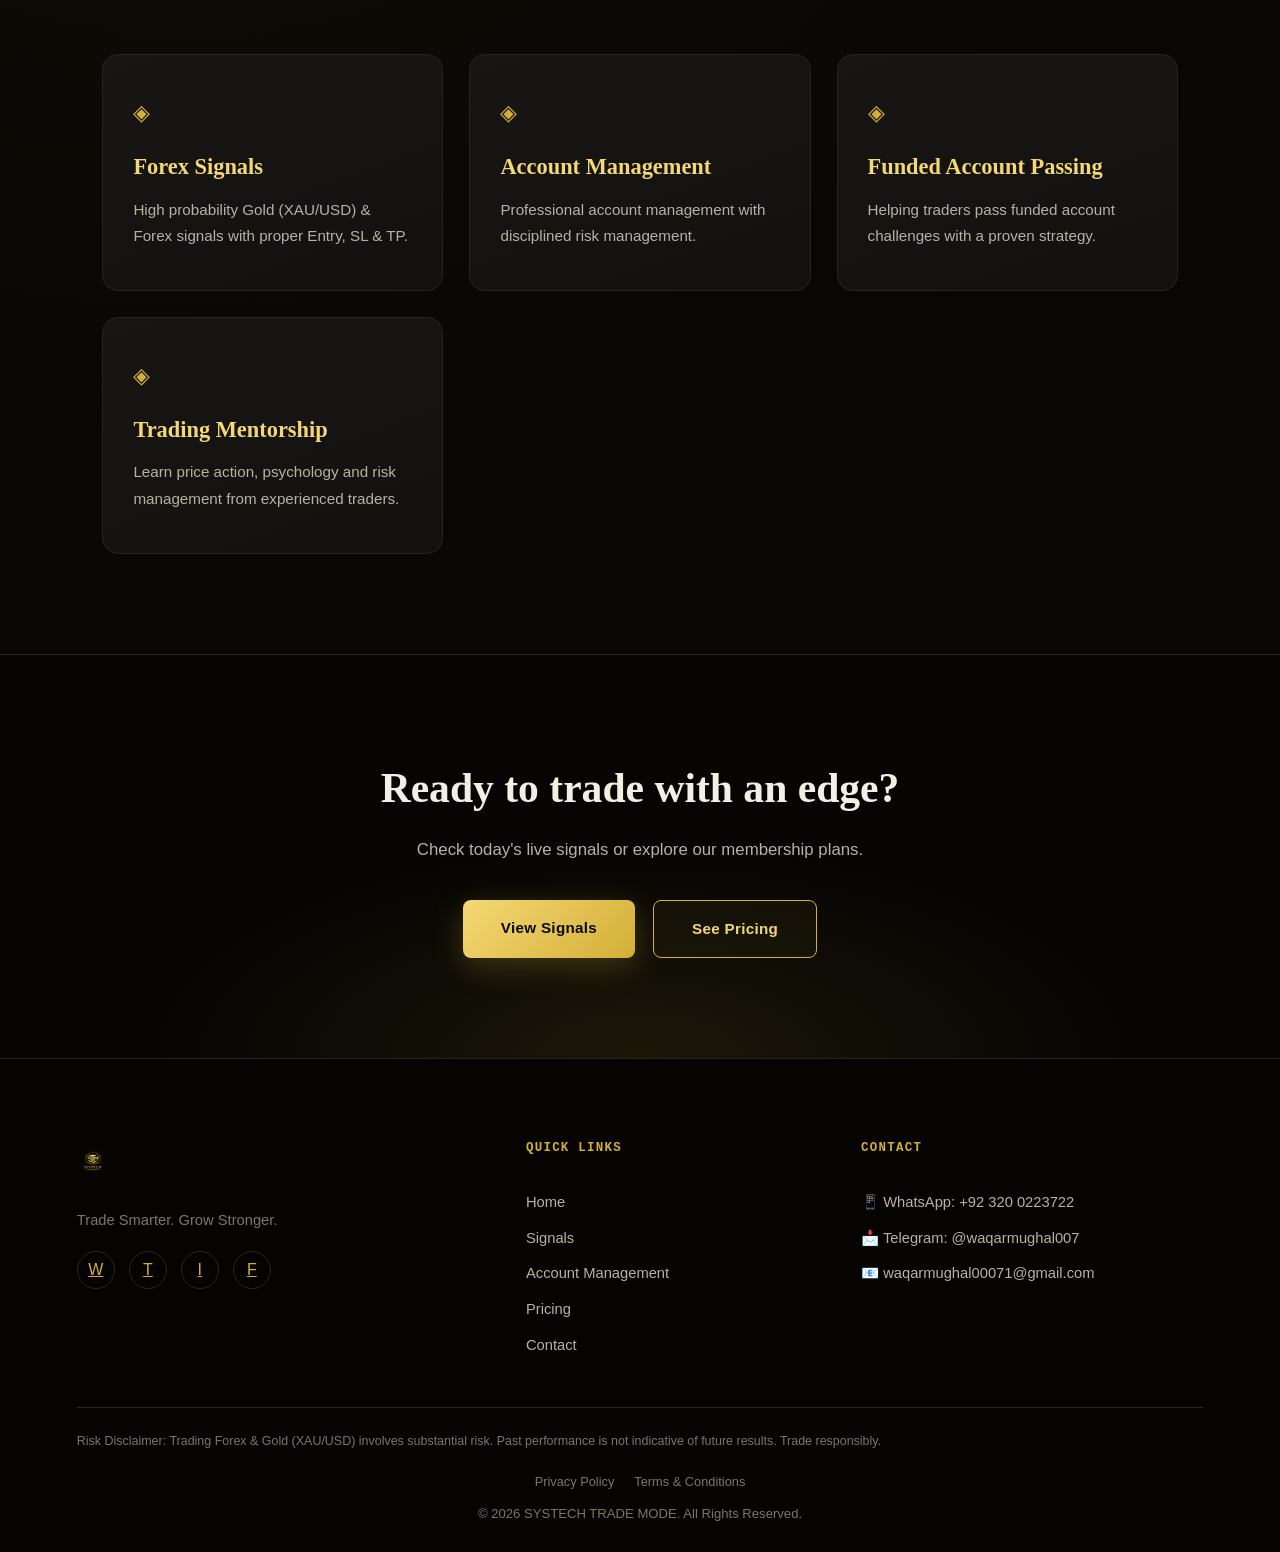
==== commit ba21e3c7: "Rename index-3.html to index.html" ====
--- a/index.html
+++ b/index.html
@@ -3,16 +3,30 @@
 <head>
 <meta charset="UTF-8">
 <meta name="viewport" content="width=device-width, initial-scale=1.0">
-<title>SYSTECH TRADE MODE | Premium Forex & Gold Signals</title>
-<meta name="description" content="Premium Forex Signals, Account Management & Funded Account Solutions by Systech Trade Mode.">
+<title>Systech Trade Mode | Premium XAU/USD & Forex Signals, Account Management</title>
+<meta name="description" content="Systech Trade Mode offers premium Gold (XAU/USD) & Forex signals, professional account management, and funded account (FTMO, Funding Pips) challenge passing. Join our WhatsApp for daily setups.">
+<meta name="keywords" content="forex signals, gold signals, XAUUSD signals, account management, funded account passing, FTMO challenge, trading signals Pakistan">
+<link rel="canonical" href="https://systechtrademode.github.io/">
+
+<meta property="og:title" content="Systech Trade Mode | Premium Forex & Gold Signals">
+<meta property="og:description" content="Premium Forex Signals, Account Management & Funded Account Solutions.">
+<meta property="og:image" content="logo.png">
+<meta property="og:type" content="website">
+<meta property="og:url" content="https://systechtrademode.github.io/">
 
 <link rel="preconnect" href="https://fonts.googleapis.com">
 <link rel="preconnect" href="https://fonts.gstatic.com" crossorigin>
 <link href="https://fonts.googleapis.com/css2?family=Cormorant+Garamond:wght@500;600;700&family=Inter:wght@400;500;600;700&family=JetBrains+Mono:wght@500&display=swap" rel="stylesheet">
 
+<link rel="icon" type="image/png" href="logo.png">
 <link rel="stylesheet" href="style.css">
 </head>
 <body>
+
+<!-- PRELOADER -->
+<div id="preloader">
+  <div class="preloader-ring"></div>
+</div>
 
 <!-- HEADER -->
 <header id="siteHeader">
@@ -47,7 +61,9 @@
     <div class="candles" id="candles"></div>
   </div>
 
-  <div class="eyebrow">XAU/USD &nbsp;•&nbsp; FOREX &nbsp;•&nbsp; FUNDED ACCOUNTS</div>
+  <div class="eyebrow">
+    <span id="typingText"></span>
+  </div>
 
   <h1>Trade Smarter.<br>Grow Stronger.</h1>
 
@@ -57,33 +73,38 @@
 
   <div class="buttons">
     <a href="https://wa.me/923200223722" class="btn">
-      <span>Join WhatsApp</span>
+      <span>Get Free Consultation</span>
     </a>
     <a href="https://t.me/waqarmughal007" class="btn2">
-      <span>Telegram</span>
+      <span>Join Telegram</span>
     </a>
   </div>
 
   <div class="scroll-cue" aria-hidden="true"><span></span></div>
 </section>
 
-<!-- TRUST STRIP -->
-<section class="trust-strip">
-  <div class="trust-item">
-    <span class="trust-icon">◆</span>
-    <p>Disciplined Risk Management</p>
-  </div>
-  <div class="trust-item">
-    <span class="trust-icon">◆</span>
-    <p>Transparent Entry, SL &amp; TP</p>
-  </div>
-  <div class="trust-item">
-    <span class="trust-icon">◆</span>
-    <p>Funded Challenge Support</p>
-  </div>
-  <div class="trust-item">
-    <span class="trust-icon">◆</span>
-    <p>24/7 Trader Support</p>
+<!-- WHY CHOOSE US -->
+<section class="why-section reveal">
+  <span class="section-eyebrow">Why Choose Us</span>
+  <h2>Built On Trust &amp; Discipline</h2>
+
+  <div class="why-grid">
+    <div class="why-card">
+      <div class="why-number">&lt; 1 Hour</div>
+      <p class="why-label">Average Response Time</p>
+    </div>
+    <div class="why-card">
+      <div class="why-number">24/7</div>
+      <p class="why-label">Trader Support</p>
+    </div>
+    <div class="why-card">
+      <div class="why-number" data-count="100" data-suffix="%">0%</div>
+      <p class="why-label">Transparent Entries, SL &amp; TP</p>
+    </div>
+    <div class="why-card">
+      <div class="why-number">Direct</div>
+      <p class="why-label">Access To Your Trader</p>
+    </div>
   </div>
 </section>
 
@@ -95,25 +116,25 @@
 
   <div class="service-container">
 
-    <a href="signals.html" class="card">
+    <a href="signals.html" class="card reveal">
       <div class="card-icon">◈</div>
       <h3>Forex Signals</h3>
       <p>High probability Gold (XAU/USD) &amp; Forex signals with proper Entry, SL &amp; TP.</p>
     </a>
 
-    <a href="account-management.html" class="card">
+    <a href="account-management.html" class="card reveal">
       <div class="card-icon">◈</div>
       <h3>Account Management</h3>
       <p>Professional account management with disciplined risk management.</p>
     </a>
 
-    <a href="account-management.html" class="card">
+    <a href="account-management.html" class="card reveal">
       <div class="card-icon">◈</div>
       <h3>Funded Account Passing</h3>
       <p>Helping traders pass funded account challenges with a proven strategy.</p>
     </a>
 
-    <a href="account-management.html" class="card">
+    <a href="account-management.html" class="card reveal">
       <div class="card-icon">◈</div>
       <h3>Trading Mentorship</h3>
       <p>Learn price action, psychology and risk management from experienced traders.</p>
@@ -123,7 +144,7 @@
 </section>
 
 <!-- CTA BAND -->
-<section class="cta-band">
+<section class="cta-band reveal">
   <h2>Ready to trade with an edge?</h2>
   <p>Check today's live signals or explore our membership plans.</p>
   <div class="buttons">
@@ -140,6 +161,12 @@
     <div class="footer-brand">
       <img src="logo.png" alt="SYSTECH TRADE MODE" class="footer-logo">
       <p>Trade Smarter. Grow Stronger.</p>
+      <div class="footer-socials">
+        <a href="https://wa.me/923200223722" aria-label="WhatsApp">W</a>
+        <a href="https://t.me/waqarmughal007" aria-label="Telegram">T</a>
+        <a href="#" aria-label="Instagram">I</a>
+        <a href="#" aria-label="Facebook">F</a>
+      </div>
     </div>
 
     <div class="footer-col">
@@ -164,9 +191,17 @@
     Risk Disclaimer: Trading Forex &amp; Gold (XAU/USD) involves substantial risk. Past performance is not indicative of future results. Trade responsibly.
   </p>
 
+  <div class="footer-legal">
+    <a href="privacy.html">Privacy Policy</a>
+    <a href="terms.html">Terms &amp; Conditions</a>
+  </div>
+
   <p class="copyright">© 2026 SYSTECH TRADE MODE. All Rights Reserved.</p>
 
 </footer>
+
+<!-- BACK TO TOP -->
+<a href="#" id="backToTop" class="back-to-top" aria-label="Back to top">↑</a>
 
 <!-- FLOATING WHATSAPP -->
 <a href="https://wa.me/923200223722" class="whatsapp" aria-label="Chat on WhatsApp">
--- a/style.css
+++ b/style.css
@@ -0,0 +1,1284 @@
+/* ============================================
+   SYSTECH TRADE MODE — Premium Black & Gold
+   ============================================ */
+
+:root{
+  --void:#060503;
+  --panel:#121110;
+  --panel-2:#181614;
+  --line:#2a251c;
+
+  --gold:#d4af37;
+  --gold-bright:#f4d874;
+  --gold-deep:#8a6a22;
+
+  --ink:#f3efe4;
+  --ink-muted:#b9b2a2;
+  --ink-faint:#7c766a;
+
+  --serif:'Cormorant Garamond', serif;
+  --sans:'Inter', sans-serif;
+  --mono:'JetBrains Mono', monospace;
+
+  --ease:cubic-bezier(.16,.8,.24,1);
+}
+
+*{
+  margin:0;
+  padding:0;
+  box-sizing:border-box;
+}
+
+html{
+  scroll-behavior:smooth;
+}
+
+body{
+  font-family:var(--sans);
+  background:
+    radial-gradient(ellipse 900px 500px at 50% -10%, rgba(212,175,55,.14), transparent 60%),
+    radial-gradient(circle at 15% 30%, rgba(212,175,55,.05), transparent 45%),
+    linear-gradient(180deg, var(--void) 0%, #0a0906 100%);
+  color:var(--ink);
+  overflow-x:hidden;
+  line-height:1.6;
+}
+
+a{ color:inherit; }
+
+::selection{
+  background:var(--gold);
+  color:#0a0906;
+}
+
+/* Focus visibility for accessibility */
+a:focus-visible, button:focus-visible{
+  outline:2px solid var(--gold-bright);
+  outline-offset:3px;
+}
+
+/* ============ HEADER / GLASSMORPHISM NAV ============ */
+
+header{
+  width:100%;
+  padding:16px 6%;
+  position:sticky;
+  top:0;
+  background:rgba(9,8,6,.55);
+  backdrop-filter:blur(18px) saturate(140%);
+  -webkit-backdrop-filter:blur(18px) saturate(140%);
+  border-bottom:1px solid rgba(212,175,55,.15);
+  z-index:1000;
+  transition:background .3s var(--ease), padding .3s var(--ease);
+}
+
+nav{
+  display:flex;
+  justify-content:space-between;
+  align-items:center;
+  max-width:1300px;
+  margin:0 auto;
+  position:relative;
+}
+
+.logo img{
+  height:72px;
+  width:auto;
+  display:block;
+  filter:drop-shadow(0 0 12px rgba(212,175,55,.25));
+  transition:filter .3s var(--ease);
+}
+
+.logo img:hover{
+  filter:drop-shadow(0 0 18px rgba(212,175,55,.45));
+}
+
+nav ul{
+  list-style:none;
+  display:flex;
+  align-items:center;
+  gap:8px;
+}
+
+nav ul li a{
+  position:relative;
+  display:inline-block;
+  padding:8px 14px;
+  color:var(--ink-muted);
+  text-decoration:none;
+  font-size:.92rem;
+  font-weight:500;
+  letter-spacing:.02em;
+  transition:color .25s var(--ease);
+}
+
+nav ul li a::after{
+  content:"";
+  position:absolute;
+  left:14px;
+  right:14px;
+  bottom:4px;
+  height:1px;
+  background:var(--gold);
+  transform:scaleX(0);
+  transform-origin:left;
+  transition:transform .3s var(--ease);
+}
+
+nav ul li a:hover{
+  color:var(--gold-bright);
+}
+
+nav ul li a:hover::after{
+  transform:scaleX(1);
+}
+
+nav ul li a.active-link{
+  color:var(--gold-bright);
+}
+
+nav ul li a.active-link::after{
+  transform:scaleX(1);
+}
+
+.nav-cta{
+  display:inline-block;
+  padding:10px 22px;
+  border:1px solid var(--gold);
+  border-radius:30px;
+  color:var(--gold-bright) !important;
+  text-decoration:none;
+  font-size:.85rem;
+  font-weight:600;
+  letter-spacing:.03em;
+  transition:all .3s var(--ease);
+  white-space:nowrap;
+}
+
+.nav-cta:hover{
+  background:var(--gold);
+  color:#0a0906 !important;
+  box-shadow:0 0 22px rgba(212,175,55,.4);
+}
+
+#menuToggle{
+  display:none;
+  flex-direction:column;
+  justify-content:center;
+  gap:5px;
+  width:34px;
+  height:34px;
+  background:none;
+  border:none;
+  cursor:pointer;
+  z-index:1100;
+}
+
+#menuToggle span{
+  display:block;
+  height:2px;
+  width:100%;
+  background:var(--gold);
+  border-radius:2px;
+  transition:transform .3s var(--ease), opacity .3s var(--ease);
+}
+
+#menuToggle.active span:nth-child(1){ transform:translateY(7px) rotate(45deg); }
+#menuToggle.active span:nth-child(2){ opacity:0; }
+#menuToggle.active span:nth-child(3){ transform:translateY(-7px) rotate(-45deg); }
+
+/* ============ HERO ============ */
+
+.hero{
+  text-align:center;
+  padding:150px 20px 110px;
+  position:relative;
+  overflow:hidden;
+  isolation:isolate;
+}
+
+.chart-bg{
+  position:absolute;
+  inset:0;
+  z-index:-1;
+  opacity:.5;
+  mask-image:linear-gradient(to bottom, transparent, black 25%, black 75%, transparent);
+}
+
+.chart-line{
+  position:absolute;
+  bottom:0;
+  left:0;
+  width:100%;
+  height:55%;
+}
+
+.chart-path{
+  fill:none;
+  stroke:var(--gold);
+  stroke-width:2;
+  stroke-linecap:round;
+  stroke-linejoin:round;
+  stroke-dasharray:2000;
+  stroke-dashoffset:2000;
+  animation:draw-line 3.5s var(--ease) forwards .3s;
+  filter:drop-shadow(0 0 8px rgba(212,175,55,.5));
+}
+
+@keyframes draw-line{
+  to{ stroke-dashoffset:0; }
+}
+
+.candles{
+  position:absolute;
+  bottom:0;
+  left:0;
+  width:100%;
+  height:45%;
+  display:flex;
+  align-items:flex-end;
+  gap:clamp(6px,1.4vw,16px);
+  padding:0 4%;
+}
+
+.candle{
+  flex:1;
+  max-width:22px;
+  border-radius:2px;
+  opacity:0;
+  transform-origin:bottom;
+  animation:rise .6s var(--ease) forwards;
+}
+
+.candle.up{ background:linear-gradient(180deg, var(--gold-bright), var(--gold-deep)); }
+.candle.down{ background:linear-gradient(180deg, #6a6255, #34302a); }
+
+@keyframes rise{
+  from{ opacity:0; transform:scaleY(0); }
+  to{ opacity:.85; transform:scaleY(1); }
+}
+
+.eyebrow{
+  font-family:var(--mono);
+  font-size:.75rem;
+  letter-spacing:.18em;
+  color:var(--gold);
+  margin-bottom:22px;
+  opacity:.85;
+}
+
+.hero h1{
+  font-family:var(--serif);
+  font-size:clamp(2.6rem,6vw,4.6rem);
+  font-weight:600;
+  line-height:1.08;
+  margin-bottom:24px;
+  background:linear-gradient(100deg,#fff 10%, var(--gold-bright) 45%, var(--gold) 60%, #fff 90%);
+  background-size:200% auto;
+  -webkit-background-clip:text;
+  background-clip:text;
+  -webkit-text-fill-color:transparent;
+  animation:shine 6s linear infinite;
+}
+
+@keyframes shine{
+  to{ background-position:200% center; }
+}
+
+.hero-sub{
+  color:var(--ink-muted);
+  font-size:clamp(1rem,2vw,1.2rem);
+  max-width:600px;
+  margin:0 auto 44px;
+  font-weight:400;
+}
+
+.buttons{
+  display:flex;
+  flex-wrap:wrap;
+  justify-content:center;
+  gap:18px;
+}
+
+.btn, .btn2{
+  display:inline-block;
+  padding:16px 38px;
+  border-radius:8px;
+  text-decoration:none;
+  font-weight:600;
+  font-size:.95rem;
+  letter-spacing:.02em;
+  transition:transform .3s var(--ease), box-shadow .3s var(--ease), background .3s var(--ease), color .3s var(--ease);
+}
+
+.btn{
+  background:linear-gradient(135deg, var(--gold-bright), var(--gold));
+  color:#0a0906;
+  box-shadow:0 8px 30px rgba(212,175,55,.25);
+}
+
+.btn:hover{
+  transform:translateY(-3px);
+  box-shadow:0 12px 40px rgba(212,175,55,.45);
+}
+
+.btn2{
+  border:1.5px solid var(--gold);
+  color:var(--gold-bright);
+  background:rgba(212,175,55,.04);
+}
+
+.btn2:hover{
+  background:var(--gold);
+  color:#0a0906;
+  transform:translateY(-3px);
+  box-shadow:0 12px 30px rgba(212,175,55,.3);
+}
+
+.scroll-cue{
+  margin:70px auto 0;
+  width:26px;
+  height:42px;
+  border:1.5px solid var(--gold-deep);
+  border-radius:14px;
+  display:flex;
+  justify-content:center;
+  padding-top:8px;
+}
+
+.scroll-cue span{
+  width:4px;
+  height:8px;
+  background:var(--gold);
+  border-radius:2px;
+  animation:scroll-down 1.8s ease infinite;
+}
+
+@keyframes scroll-down{
+  0%{ opacity:1; transform:translateY(0); }
+  70%{ opacity:0; transform:translateY(14px); }
+  100%{ opacity:0; transform:translateY(0); }
+}
+
+/* ============ TRUST STRIP ============ */
+
+.trust-strip{
+  display:flex;
+  flex-wrap:wrap;
+  justify-content:center;
+  gap:14px;
+  padding:34px 6%;
+  border-top:1px solid var(--line);
+  border-bottom:1px solid var(--line);
+  background:rgba(255,255,255,.015);
+}
+
+.trust-item{
+  display:flex;
+  align-items:center;
+  gap:10px;
+  color:var(--ink-muted);
+  font-size:.88rem;
+  padding:6px 18px;
+}
+
+.trust-icon{
+  color:var(--gold);
+  font-size:.6rem;
+}
+
+/* ============ SERVICES ============ */
+
+.services{
+  padding:110px 8% 100px;
+  text-align:center;
+  max-width:1300px;
+  margin:0 auto;
+}
+
+.section-eyebrow{
+  display:inline-block;
+  font-family:var(--mono);
+  font-size:.72rem;
+  letter-spacing:.18em;
+  color:var(--gold);
+  margin-bottom:14px;
+}
+
+.services h2{
+  font-family:var(--serif);
+  font-size:clamp(2rem,4vw,2.8rem);
+  font-weight:600;
+  margin-bottom:60px;
+  color:var(--ink);
+}
+
+.service-container{
+  display:grid;
+  grid-template-columns:repeat(auto-fit,minmax(250px,1fr));
+  gap:26px;
+}
+
+.card{
+  background:linear-gradient(160deg, var(--panel-2), var(--panel));
+  padding:40px 30px;
+  border-radius:16px;
+  border:1px solid var(--line);
+  transition:transform .4s var(--ease), border-color .4s var(--ease), box-shadow .4s var(--ease);
+  text-align:left;
+  position:relative;
+  overflow:hidden;
+  display:block;
+  text-decoration:none;
+  color:inherit;
+}
+
+.card::before{
+  content:"";
+  position:absolute;
+  inset:0;
+  background:radial-gradient(circle at 30% 0%, rgba(212,175,55,.08), transparent 60%);
+  opacity:0;
+  transition:opacity .4s var(--ease);
+}
+
+.card:hover{
+  transform:translateY(-10px);
+  border-color:var(--gold-deep);
+  box-shadow:0 20px 45px rgba(0,0,0,.4), 0 0 30px rgba(212,175,55,.12);
+}
+
+.card:hover::before{ opacity:1; }
+
+.card-icon{
+  font-size:1.4rem;
+  color:var(--gold);
+  margin-bottom:18px;
+}
+
+.card h3{
+  font-family:var(--serif);
+  font-size:1.4rem;
+  font-weight:600;
+  margin-bottom:12px;
+  color:var(--gold-bright);
+}
+
+.card p{
+  color:var(--ink-muted);
+  line-height:1.75;
+  font-size:.95rem;
+}
+
+/* ============ CTA BAND ============ */
+
+.cta-band{
+  text-align:center;
+  padding:100px 8%;
+  border-top:1px solid var(--line);
+  background:
+    radial-gradient(ellipse 700px 300px at 50% 100%, rgba(212,175,55,.1), transparent 70%),
+    var(--void);
+}
+
+.cta-band h2{
+  font-family:var(--serif);
+  font-size:clamp(1.8rem,4vw,2.6rem);
+  margin-bottom:16px;
+  color:var(--ink);
+}
+
+.cta-band p{
+  color:var(--ink-muted);
+  margin-bottom:36px;
+  font-size:1.05rem;
+}
+
+/* ============ FOOTER ============ */
+
+footer{
+  background:#050403;
+  padding:80px 6% 30px;
+  border-top:1px solid var(--line);
+}
+
+.footer-grid{
+  display:grid;
+  grid-template-columns:1.4fr 1fr 1.2fr;
+  gap:50px;
+  max-width:1200px;
+  margin:0 auto 50px;
+}
+
+.footer-brand .footer-logo{
+  height:48px;
+  margin-bottom:14px;
+  filter:drop-shadow(0 0 10px rgba(212,175,55,.2));
+}
+
+.footer-brand p{
+  color:var(--ink-faint);
+  font-size:.92rem;
+}
+
+.footer-col h4{
+  font-family:var(--mono);
+  font-size:.78rem;
+  letter-spacing:.1em;
+  color:var(--gold);
+  margin-bottom:20px;
+  text-transform:uppercase;
+}
+
+.footer-col{
+  display:flex;
+  flex-direction:column;
+  gap:12px;
+}
+
+.footer-col a{
+  color:var(--ink-muted);
+  text-decoration:none;
+  font-size:.92rem;
+  transition:color .25s var(--ease);
+  width:fit-content;
+}
+
+.footer-col a:hover{
+  color:var(--gold-bright);
+}
+
+.disclaimer{
+  max-width:1200px;
+  margin:0 auto 20px;
+  color:var(--ink-faint);
+  font-size:.78rem;
+  line-height:1.6;
+  border-top:1px solid var(--line);
+  padding-top:24px;
+}
+
+.copyright{
+  max-width:1200px;
+  margin:0 auto;
+  text-align:center;
+  font-size:.82rem;
+  color:var(--ink-faint);
+  padding-top:10px;
+}
+
+/* ============ WHATSAPP FLOAT ============ */
+
+.whatsapp{
+  position:fixed;
+  bottom:26px;
+  right:26px;
+  width:60px;
+  height:60px;
+  background:#25D366;
+  border-radius:50%;
+  display:flex;
+  align-items:center;
+  justify-content:center;
+  text-decoration:none;
+  box-shadow:0 8px 25px rgba(0,0,0,.5);
+  z-index:900;
+  transition:transform .3s var(--ease);
+}
+
+.whatsapp:hover{
+  transform:scale(1.08);
+}
+
+.whatsapp-pulse{
+  position:absolute;
+  inset:0;
+  border-radius:50%;
+  background:#25D366;
+  animation:pulse-ring 2.2s ease-out infinite;
+  z-index:-1;
+}
+
+@keyframes pulse-ring{
+  0%{ transform:scale(1); opacity:.6; }
+  100%{ transform:scale(1.9); opacity:0; }
+}
+
+/* ============ INNER PAGE HERO ============ */
+
+.page-hero{
+  text-align:center;
+  padding:150px 6% 70px;
+  border-bottom:1px solid var(--line);
+  background:radial-gradient(ellipse 700px 300px at 50% 0%, rgba(212,175,55,.1), transparent 70%);
+}
+
+.page-hero .eyebrow{ margin-bottom:16px; }
+
+.page-hero h1{
+  font-family:var(--serif);
+  font-size:clamp(2.2rem,5vw,3.2rem);
+  font-weight:600;
+  color:var(--ink);
+  margin-bottom:16px;
+}
+
+.page-hero p{
+  color:var(--ink-muted);
+  max-width:560px;
+  margin:0 auto;
+  font-size:1.05rem;
+}
+
+/* ============ SIGNALS PAGE ============ */
+
+.signals-wrap{
+  max-width:900px;
+  margin:0 auto;
+  padding:80px 6% 100px;
+}
+
+.signal-card{
+  background:linear-gradient(160deg, var(--panel-2), var(--panel));
+  border:1px solid var(--line);
+  border-radius:16px;
+  padding:26px 28px;
+  margin-bottom:22px;
+  transition:border-color .3s var(--ease), box-shadow .3s var(--ease);
+}
+
+.signal-card:hover{
+  border-color:var(--gold-deep);
+  box-shadow:0 10px 30px rgba(0,0,0,.35);
+}
+
+.signal-top{
+  display:flex;
+  justify-content:space-between;
+  align-items:center;
+  flex-wrap:wrap;
+  gap:10px;
+  margin-bottom:18px;
+  padding-bottom:16px;
+  border-bottom:1px solid var(--line);
+}
+
+.signal-pair{
+  font-family:var(--serif);
+  font-size:1.5rem;
+  font-weight:600;
+  color:var(--ink);
+}
+
+.signal-tag{
+  font-family:var(--mono);
+  font-size:.75rem;
+  letter-spacing:.05em;
+  padding:5px 14px;
+  border-radius:20px;
+  font-weight:600;
+}
+
+.signal-tag.buy{ background:rgba(60,180,110,.15); color:#5fd696; border:1px solid rgba(95,214,150,.3); }
+.signal-tag.sell{ background:rgba(210,70,70,.15); color:#e88787; border:1px solid rgba(232,135,135,.3); }
+
+.signal-date{
+  font-family:var(--mono);
+  font-size:.78rem;
+  color:var(--ink-faint);
+}
+
+.signal-grid{
+  display:grid;
+  grid-template-columns:repeat(4,1fr);
+  gap:16px;
+}
+
+.signal-stat{
+  text-align:center;
+}
+
+.signal-stat span{
+  display:block;
+  font-family:var(--mono);
+  font-size:.7rem;
+  letter-spacing:.08em;
+  color:var(--ink-faint);
+  margin-bottom:6px;
+  text-transform:uppercase;
+}
+
+.signal-stat strong{
+  font-size:1.05rem;
+  color:var(--gold-bright);
+  font-weight:600;
+}
+
+.signal-status{
+  margin-top:16px;
+  font-size:.85rem;
+  color:var(--ink-muted);
+}
+
+.signal-status.active{ color:#5fd696; }
+
+.signals-note{
+  text-align:center;
+  color:var(--ink-faint);
+  font-size:.85rem;
+  margin-top:10px;
+}
+
+/* ============ PRICING PAGE ============ */
+
+.pricing-wrap{
+  max-width:1200px;
+  margin:0 auto;
+  padding:80px 6% 100px;
+}
+
+.pricing-grid{
+  display:grid;
+  grid-template-columns:repeat(auto-fit,minmax(280px,1fr));
+  gap:26px;
+}
+
+.price-card{
+  background:linear-gradient(160deg, var(--panel-2), var(--panel));
+  border:1px solid var(--line);
+  border-radius:18px;
+  padding:44px 32px;
+  text-align:center;
+  transition:transform .4s var(--ease), border-color .4s var(--ease), box-shadow .4s var(--ease);
+  position:relative;
+}
+
+.price-card:hover{
+  transform:translateY(-8px);
+  box-shadow:0 20px 45px rgba(0,0,0,.4);
+}
+
+.price-card.featured{
+  border-color:var(--gold);
+  box-shadow:0 0 40px rgba(212,175,55,.15);
+}
+
+.price-badge{
+  position:absolute;
+  top:-13px;
+  left:50%;
+  transform:translateX(-50%);
+  background:var(--gold);
+  color:#0a0906;
+  font-family:var(--mono);
+  font-size:.68rem;
+  letter-spacing:.06em;
+  padding:5px 16px;
+  border-radius:20px;
+  font-weight:700;
+}
+
+.price-card h3{
+  font-family:var(--serif);
+  font-size:1.5rem;
+  color:var(--ink);
+  margin-bottom:6px;
+}
+
+.price-amount{
+  font-family:var(--serif);
+  font-size:2.6rem;
+  color:var(--gold-bright);
+  font-weight:600;
+  margin:18px 0 6px;
+}
+
+.price-amount sup{
+  font-size:1.1rem;
+  vertical-align:top;
+  top:8px;
+  position:relative;
+}
+
+.price-period{
+  color:var(--ink-faint);
+  font-size:.85rem;
+  margin-bottom:26px;
+}
+
+.price-features{
+  list-style:none;
+  text-align:left;
+  margin-bottom:30px;
+}
+
+.price-features li{
+  color:var(--ink-muted);
+  font-size:.92rem;
+  padding:9px 0;
+  border-bottom:1px solid var(--line);
+}
+
+.price-features li::before{
+  content:"◆ ";
+  color:var(--gold);
+  font-size:.6rem;
+}
+
+/* ============ CONTACT PAGE ============ */
+
+.contact-wrap{
+  max-width:900px;
+  margin:0 auto;
+  padding:80px 6% 100px;
+}
+
+.contact-grid{
+  display:grid;
+  grid-template-columns:repeat(auto-fit,minmax(220px,1fr));
+  gap:22px;
+}
+
+.contact-card{
+  background:linear-gradient(160deg, var(--panel-2), var(--panel));
+  border:1px solid var(--line);
+  border-radius:16px;
+  padding:34px 26px;
+  text-align:center;
+  text-decoration:none;
+  display:block;
+  transition:transform .3s var(--ease), border-color .3s var(--ease);
+}
+
+.contact-card:hover{
+  transform:translateY(-6px);
+  border-color:var(--gold-deep);
+}
+
+.contact-card .card-icon{
+  margin-bottom:14px;
+}
+
+.contact-card h3{
+  font-family:var(--serif);
+  color:var(--gold-bright);
+  font-size:1.2rem;
+  margin-bottom:8px;
+}
+
+.contact-card p{
+  color:var(--ink-muted);
+  font-size:.9rem;
+}
+
+/* ============ SCROLL REVEAL ============ */
+
+.reveal{
+  opacity:0;
+  transform:translateY(28px);
+  transition:opacity .8s var(--ease), transform .8s var(--ease);
+}
+
+.reveal.in-view{
+  opacity:1;
+  transform:translateY(0);
+}
+
+.reveal-stagger.in-view > *{
+  animation:none;
+}
+
+/* ============ TYPING EFFECT ============ */
+
+.typing-text{
+  color:var(--gold);
+  border-right:2px solid var(--gold);
+  padding-right:4px;
+  animation:blink-cursor .8s step-end infinite;
+}
+
+@keyframes blink-cursor{
+  50%{ border-color:transparent; }
+}
+
+/* ============ WHY CHOOSE US / COUNTERS ============ */
+
+.why-section{
+  padding:100px 8%;
+  text-align:center;
+  max-width:1300px;
+  margin:0 auto;
+}
+
+.why-grid{
+  display:grid;
+  grid-template-columns:repeat(auto-fit,minmax(220px,1fr));
+  gap:26px;
+  margin-top:50px;
+}
+
+.why-card{
+  background:linear-gradient(160deg, var(--panel-2), var(--panel));
+  border:1px solid var(--line);
+  border-radius:16px;
+  padding:40px 24px;
+  transition:transform .4s var(--ease), border-color .4s var(--ease);
+}
+
+.why-card:hover{
+  transform:translateY(-8px);
+  border-color:var(--gold-deep);
+}
+
+.why-number{
+  font-family:var(--serif);
+  font-size:2.6rem;
+  font-weight:700;
+  color:var(--gold-bright);
+  margin-bottom:10px;
+}
+
+.why-label{
+  color:var(--ink-muted);
+  font-size:.92rem;
+}
+
+/* ============ PRELOADER ============ */
+
+#preloader{
+  position:fixed;
+  inset:0;
+  background:var(--void);
+  display:flex;
+  align-items:center;
+  justify-content:center;
+  z-index:9999;
+  transition:opacity .5s var(--ease), visibility .5s var(--ease);
+}
+
+#preloader.loaded{
+  opacity:0;
+  visibility:hidden;
+  pointer-events:none;
+}
+
+.preloader-ring{
+  width:56px;
+  height:56px;
+  border:3px solid rgba(212,175,55,.15);
+  border-top-color:var(--gold);
+  border-radius:50%;
+  animation:spin .8s linear infinite;
+}
+
+@keyframes spin{
+  to{ transform:rotate(360deg); }
+}
+
+/* ============ BACK TO TOP ============ */
+
+.back-to-top{
+  position:fixed;
+  bottom:26px;
+  right:96px;
+  width:48px;
+  height:48px;
+  border-radius:50%;
+  background:rgba(18,17,16,.85);
+  border:1px solid var(--gold-deep);
+  color:var(--gold);
+  display:flex;
+  align-items:center;
+  justify-content:center;
+  font-size:1.2rem;
+  text-decoration:none;
+  cursor:pointer;
+  opacity:0;
+  visibility:hidden;
+  transform:translateY(10px);
+  transition:opacity .3s var(--ease), transform .3s var(--ease), visibility .3s var(--ease), border-color .3s var(--ease);
+  z-index:900;
+  backdrop-filter:blur(10px);
+}
+
+.back-to-top.show{
+  opacity:1;
+  visibility:visible;
+  transform:translateY(0);
+}
+
+.back-to-top:hover{
+  border-color:var(--gold);
+  box-shadow:0 0 18px rgba(212,175,55,.3);
+}
+
+/* ============ CONTACT FORM ============ */
+
+.contact-form{
+  max-width:600px;
+  margin:60px auto 0;
+  text-align:left;
+}
+
+.form-group{
+  margin-bottom:20px;
+}
+
+.form-group label{
+  display:block;
+  font-size:.85rem;
+  color:var(--ink-muted);
+  margin-bottom:8px;
+  font-weight:500;
+}
+
+.form-group input,
+.form-group textarea{
+  width:100%;
+  padding:14px 16px;
+  background:var(--panel);
+  border:1px solid var(--line);
+  border-radius:10px;
+  color:var(--ink);
+  font-family:var(--sans);
+  font-size:.95rem;
+  transition:border-color .3s var(--ease);
+}
+
+.form-group input:focus,
+.form-group textarea:focus{
+  outline:none;
+  border-color:var(--gold);
+}
+
+.form-group textarea{
+  resize:vertical;
+  min-height:120px;
+}
+
+.form-submit{
+  width:100%;
+  padding:16px;
+  background:linear-gradient(135deg, var(--gold-bright), var(--gold));
+  color:#0a0906;
+  border:none;
+  border-radius:8px;
+  font-weight:600;
+  font-size:.95rem;
+  cursor:pointer;
+  transition:transform .3s var(--ease), box-shadow .3s var(--ease);
+}
+
+.form-submit:hover{
+  transform:translateY(-3px);
+  box-shadow:0 12px 30px rgba(212,175,55,.35);
+}
+
+.form-success{
+  display:none;
+  text-align:center;
+  padding:30px;
+  border:1px solid var(--gold-deep);
+  border-radius:14px;
+  background:rgba(212,175,55,.06);
+  margin-top:20px;
+}
+
+.form-success.show{
+  display:block;
+}
+
+.form-success h4{
+  font-family:var(--serif);
+  color:var(--gold-bright);
+  font-size:1.3rem;
+  margin-bottom:8px;
+}
+
+.form-success p{
+  color:var(--ink-muted);
+  font-size:.9rem;
+}
+
+/* ============ FOOTER SOCIALS ============ */
+
+.footer-socials{
+  display:flex;
+  gap:14px;
+  margin-top:18px;
+}
+
+.footer-socials a{
+  width:38px;
+  height:38px;
+  border-radius:50%;
+  border:1px solid var(--line);
+  display:flex;
+  align-items:center;
+  justify-content:center;
+  color:var(--gold);
+  transition:border-color .3s var(--ease), transform .3s var(--ease), color .3s var(--ease);
+}
+
+.footer-socials a:hover{
+  border-color:var(--gold);
+  transform:translateY(-3px);
+  color:var(--gold-bright);
+}
+
+.footer-legal{
+  display:flex;
+  gap:20px;
+  justify-content:center;
+  margin-top:16px;
+  flex-wrap:wrap;
+}
+
+.footer-legal a{
+  color:var(--ink-faint);
+  font-size:.8rem;
+  text-decoration:none;
+}
+
+.footer-legal a:hover{
+  color:var(--gold-bright);
+}
+
+/* ============ LEGAL PAGES ============ */
+
+.legal-wrap{
+  max-width:800px;
+  margin:0 auto;
+  padding:80px 6% 100px;
+  color:var(--ink-muted);
+  line-height:1.85;
+}
+
+.legal-wrap h2{
+  font-family:var(--serif);
+  color:var(--gold-bright);
+  font-size:1.5rem;
+  margin:36px 0 14px;
+}
+
+.legal-wrap p, .legal-wrap li{
+  font-size:.95rem;
+  margin-bottom:12px;
+}
+
+.legal-wrap ul{
+  padding-left:20px;
+}
+
+.legal-updated{
+  color:var(--ink-faint);
+  font-size:.82rem;
+  margin-bottom:40px;
+}
+
+/* ============ RESPONSIVE ============ */
+
+@media(max-width:900px){
+  .footer-grid{
+    grid-template-columns:1fr 1fr;
+  }
+  .footer-brand{
+    grid-column:1 / -1;
+  }
+}
+
+@media(max-width:768px){
+
+  nav ul{
+    position:fixed;
+    top:0;
+    right:0;
+    height:100vh;
+    width:min(78vw,320px);
+    background:rgba(9,8,6,.92);
+    backdrop-filter:blur(20px);
+    flex-direction:column;
+    justify-content:center;
+    align-items:flex-start;
+    gap:6px;
+    padding:40px;
+    transform:translateX(100%);
+    transition:transform .4s var(--ease);
+    border-left:1px solid rgba(212,175,55,.15);
+  }
+
+  nav ul.open{
+    transform:translateX(0);
+  }
+
+  nav ul li{
+    width:100%;
+  }
+
+  nav ul li a{
+    display:block;
+    font-size:1.1rem;
+    padding:14px 4px;
+  }
+
+  .nav-cta{
+    display:none;
+  }
+
+  #menuToggle{
+    display:flex;
+  }
+
+  .hero{
+    padding:120px 20px 80px;
+  }
+
+  .logo img{
+    height:48px;
+  }
+
+  .trust-strip{
+    flex-direction:column;
+    align-items:center;
+    gap:16px;
+  }
+
+  .footer-grid{
+    grid-template-columns:1fr;
+    text-align:center;
+  }
+
+  .footer-col{
+    align-items:center;
+  }
+
+  .footer-col a{
+    width:auto;
+  }
+
+  .card{
+    text-align:center;
+  }
+
+  .signal-grid{
+    grid-template-columns:repeat(2,1fr);
+  }
+
+  .page-hero{
+    padding:120px 6% 60px;
+  }
+
+  .back-to-top{
+    right:auto;
+    left:26px;
+    bottom:26px;
+  }
+}
+
+@media(prefers-reduced-motion: reduce){
+  *{
+    animation-duration:.01ms !important;
+    animation-iteration-count:1 !important;
+    transition-duration:.01ms !important;
+  }
+}
